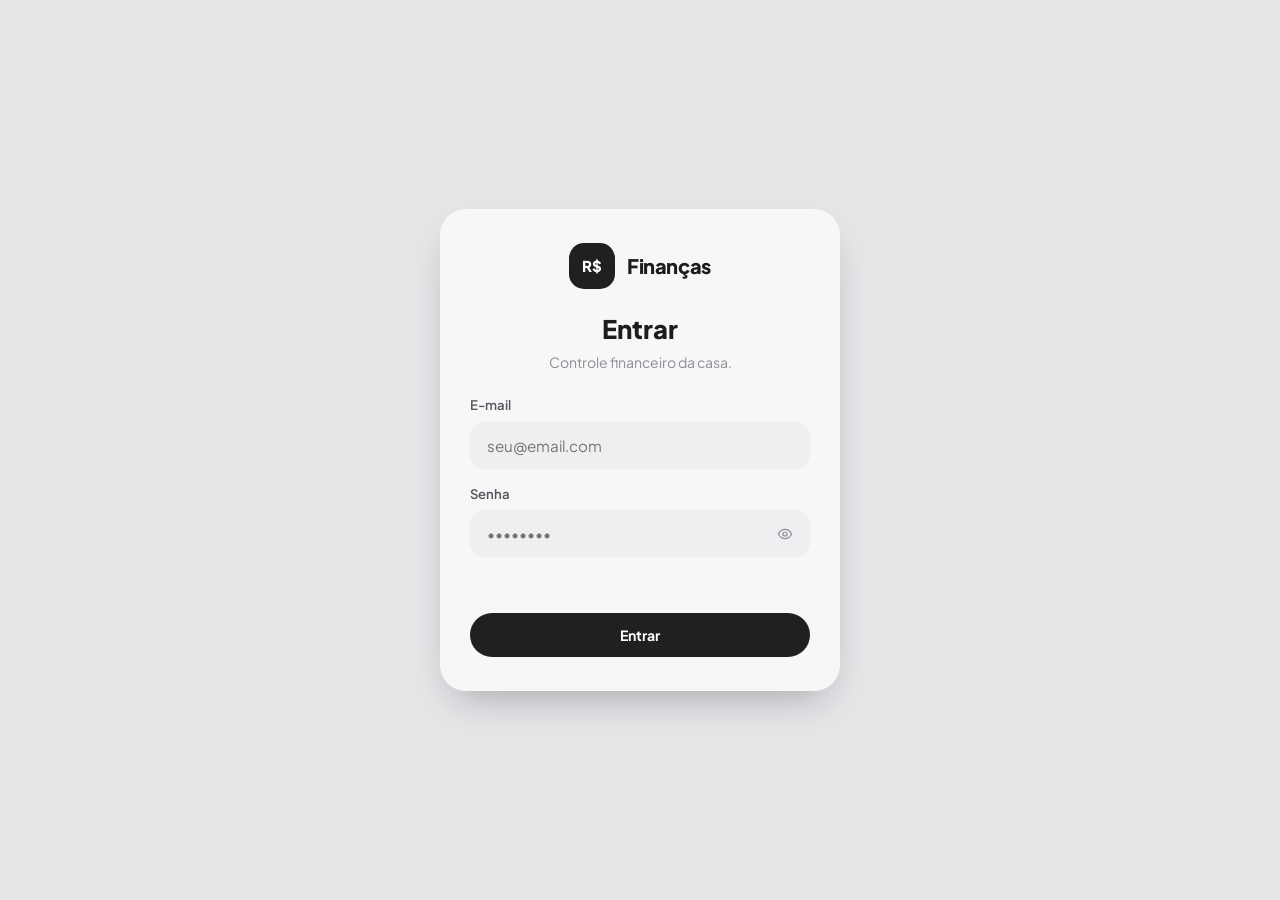
==== index.html @ 2aeaa0dd "Nova identidade visual: pílula escura, painéis arredondados, cartões desenhados Painel no estilo da " ====
<!DOCTYPE html>
<html lang="pt-BR">
<head>
<meta charset="UTF-8">
<meta name="viewport" content="width=device-width, initial-scale=1.0">
<meta name="theme-color" content="#e6e6e9">
<link rel="icon" href="favicon.svg" type="image/svg+xml">
<title>Painel | Finanças</title>
<script src="js/config.js?v=3"></script>
<script src="js/auth.js?v=3"></script>
<script>AUTH.requireAuth();</script>
<script src="js/theme.js?v=3"></script>
<link rel="stylesheet" href="css/app.css?v=3">
<script src="js/store.js?v=3"></script>
<script src="js/layout.js?v=3"></script>
</head>
<body>
<div class="app">
  <script>UI.sidebar('painel');</script>
  <main class="main">
    <script>UI.topbar(`Olá, <em>${UI.esc((STORE.dados.pessoas[0] || { nome: '' }).nome)}</em>`, { mes: true, pessoas: true, sub: 'Veja e controle suas finanças aqui!' });</script>

    <div class="aviso-vazio" id="avisoVazio" hidden>
      <div>
        <strong>Nenhum lançamento neste mês.</strong>
        <span>Comece pelas receitas e gastos — ou traga os dados da sua planilha em Configurações.</span>
      </div>
      <div class="aviso-acoes">
        <a class="btn btn-primary btn-sm" href="lancamentos.html?tipo=receita">Lançar receita</a>
        <a class="btn btn-outline btn-sm" href="configuracoes.html#importar">Importar planilha</a>
      </div>
    </div>

    <!-- Faixa 1: saldo · cartão · análise -->
    <section class="painel-grade">
      <div class="panel">
        <div class="panel-head"><h3>Saldo do mês</h3><a class="plain-link" href="lancamentos.html?tipo=variavel">Gastos</a></div>
        <div class="saldo-valor"><strong id="saldo">—</strong><span id="saldoSub">receitas − despesas</span></div>
        <div class="saldo-baixo">
          <div class="saldo-tendencia">
            <svg viewBox="0 0 70 26" id="sparkline" aria-hidden="true"></svg>
            <span class="variacao" id="variacao"></span>
            <span>comparado ao mês anterior</span>
          </div>
          <div class="pilulas" id="pilulasDespesas" aria-label="Despesas dos últimos meses"></div>
        </div>
      </div>

      <div class="panel cartao-destaque">
        <div class="panel-head"><h3>Cartões</h3><a class="plain-link" href="cartoes.html">Ver todos</a></div>
        <div class="cc-carrossel" id="carrossel"></div>
      </div>

      <div class="panel">
        <div class="panel-head"><h3>Análise do mês</h3></div>
        <div class="legenda-pontos" id="legendaMedidor"></div>
        <div class="medidor">
          <svg viewBox="0 0 220 122" id="medidor" aria-hidden="true"></svg>
          <div class="medidor-centro"><strong id="medidorValor">—</strong><span id="medidorRotulo">poupado</span></div>
        </div>
      </div>
    </section>

    <!-- Faixa 2: últimos lançamentos · despesas & receitas + reserva -->
    <section class="painel-grade-2">
      <div class="panel">
        <div class="panel-head"><h3>Últimos lançamentos</h3><a class="plain-link" href="lancamentos.html?tipo=variavel">Ver todos</a></div>
        <ul class="ultimos" id="ultimos"></ul>
      </div>
      <div class="coluna">
        <div class="panel">
          <div class="panel-head"><h3>Despesas &amp; receitas</h3><span class="panel-sub" id="drSub"></span></div>
          <div class="dr-numeros">
            <div><strong id="pctDespesas">—</strong><span>da renda foi gasta</span></div>
            <div><strong id="pctSobra">—</strong><span>sobrou</span></div>
          </div>
          <div class="dr-barras" id="drBarras"></div>
          <div class="barras" style="margin-top:18px" id="formas"></div>
        </div>
        <a class="card-escuro" href="reserva.html">
          <div class="card-escuro-texto">
            <svg class="icon"><use href="#i-diamante"/></svg>
            <div><strong id="reservaValor">Reserva</strong><span id="reservaSub"></span></div>
          </div>
          <span class="btn btn-claro btn-sm">Ver reserva</span>
        </a>
      </div>
    </section>

    <!-- Faixa 3: categorias · pessoas -->
    <section class="grid-2 grid-2-igual">
      <div class="panel">
        <div class="panel-head"><h3>Principais categorias</h3><span class="panel-sub" id="catSub"></span></div>
        <div class="barras" id="categorias"></div>
      </div>
      <div class="panel">
        <div class="panel-head"><h3>Receitas por pessoa</h3><a class="plain-link" href="lancamentos.html?tipo=receita">Ver receitas</a></div>
        <div class="barras" id="pessoas"></div>
      </div>
    </section>

    <section class="panel">
      <div class="panel-head">
        <h3 id="tituloAno">Receitas x despesas</h3>
        <div class="legenda-linha"><span><i style="background:var(--azul)"></i>Receitas</span><span><i style="background:var(--amarelo)"></i>Despesas</span></div>
      </div>
      <div class="ano-grafico" id="graficoAno"></div>
    </section>

    <section class="panel">
      <div class="panel-head"><h3 id="tituloResumo">Resumo anual</h3></div>
      <div class="resumo-grid" id="resumoAno"></div>
    </section>
  </main>
</div>
<script src="js/painel.js?v=3"></script>
</body>
</html>
---- css/app.css ----
/* Sistema Financeiro — identidade visual própria (referência "Fenco"): fundo cinza-claro,
   painéis claros bem arredondados, menu em pílula escura só com ícones, destaque azul-lavanda
   e amarelo-claro, gráficos em barras arredondadas. */
@import url('https://fonts.googleapis.com/css2?family=Plus+Jakarta+Sans:wght@400;500;600;700;800&display=swap');

:root{
  --bg:#e6e6e9;
  --painel:#f7f7f8;
  --painel-2:#efeff1;           /* blocos dentro de painéis, campos */
  --linha:#e2e2e6;
  --tinta:#1c1c1f;
  --tinta-2:#55555d;
  --suave:#8d8d96;
  --escuro:#202023;             /* pílula do menu, card escuro, botão principal */
  --escuro-tinta:#ffffff;
  --azul:#7f97d4;
  --azul-forte:#5d76bd;
  --azul-claro:#dfe5f6;
  --amarelo:#e7d88b;
  --amarelo-claro:#f5efd2;
  --rosa:#e7a3a3;
  --verde:#2f9e64;
  --verde-claro:#dcf2e6;
  --vermelho:#d65252;
  --vermelho-claro:#f8e1e1;
  --raio:26px;
  --raio-md:18px;
  --raio-sm:12px;
  --sombra:0 1px 2px rgba(20,20,30,.04), 0 10px 30px -18px rgba(20,20,30,.18);
  --sombra-alta:0 18px 40px -16px rgba(20,20,30,.35);
  color-scheme:light;
}
:root[data-theme="dark"]{
  --bg:#0f0f11;
  --painel:#1a1a1d;
  --painel-2:#232327;
  --linha:#2c2c31;
  --tinta:#f1f1f3;
  --tinta-2:#c3c3cb;
  --suave:#8e8e99;
  --escuro:#2a2a2f;
  --azul:#93a9e6;
  --azul-forte:#adbff0;
  --azul-claro:#262d42;
  --amarelo:#e3d27e;
  --amarelo-claro:#3a3624;
  --verde:#4fd18b;
  --verde-claro:#18352a;
  --vermelho:#ff7f7f;
  --vermelho-claro:#3b2022;
  --sombra:0 1px 2px rgba(0,0,0,.3), 0 10px 30px -18px rgba(0,0,0,.6);
  color-scheme:dark;
}

*{box-sizing:border-box;}
html,body{margin:0;padding:0;}
[hidden]{display:none !important;}
body{font-family:'Plus Jakarta Sans',system-ui,-apple-system,'Segoe UI',sans-serif;background:var(--bg);color:var(--tinta);font-size:15px;line-height:1.4;-webkit-font-smoothing:antialiased;}
h1,h2,h3,h4{margin:0;}
a{color:inherit;text-decoration:none;}
button{font-family:inherit;cursor:pointer;border:none;background:none;color:inherit;padding:0;}
input,select,textarea{font-family:inherit;font-size:.92rem;color:var(--tinta);}
ul,ol{margin:0;}
ul{list-style:none;padding:0;}
dl,dd{margin:0;}
.icon{width:20px;height:20px;flex-shrink:0;}
.icon-sm{width:16px;height:16px;flex-shrink:0;}
:focus-visible{outline:2.5px solid var(--azul-forte);outline-offset:2px;}

/* ================= ESTRUTURA ================= */
.cabecalho{
  position:sticky;top:0;z-index:30;display:flex;align-items:center;justify-content:space-between;gap:16px;
  padding:18px 28px 14px;background:var(--bg);
}
.marca{display:flex;align-items:center;gap:12px;}
.marca-logo{width:46px;height:46px;border-radius:15px;background:var(--escuro);color:#fff;display:flex;align-items:center;justify-content:center;flex-shrink:0;}
.marca-logo svg{width:24px;height:24px;}
.marca-texto{display:flex;flex-direction:column;line-height:1.15;}
.marca-texto small{font-size:.74rem;color:var(--suave);font-weight:500;}
.marca-texto strong{font-size:1.25rem;font-weight:800;letter-spacing:-.02em;}
.cabecalho-acoes{display:flex;align-items:center;gap:10px;}
.btn-redondo{width:44px;height:44px;border-radius:50%;border:1.5px solid var(--tinta);display:flex;align-items:center;justify-content:center;color:var(--tinta);transition:background .15s ease,color .15s ease;}
.btn-redondo:hover{background:var(--tinta);color:var(--bg);}
.avatar{width:46px;height:46px;border-radius:50%;background:var(--escuro);color:#fff;display:flex;align-items:center;justify-content:center;font-weight:800;font-size:1.05rem;flex-shrink:0;}

.app{display:grid;grid-template-columns:96px minmax(0,1fr);align-items:start;min-height:100vh;}
.cabecalho{grid-column:1/-1;}
/* Menu: pílula escura vertical, só ícones (nome aparece ao passar o mouse). */
.sidebar{position:sticky;top:84px;height:calc(100vh - 104px);width:96px;flex-shrink:0;display:flex;flex-direction:column;align-items:center;justify-content:space-between;padding:6px 0 0 28px;z-index:20;}
.pilula{background:var(--escuro);border-radius:999px;padding:8px;display:flex;flex-direction:column;gap:6px;box-shadow:var(--sombra-alta);}
.nav-link{position:relative;width:48px;height:48px;border-radius:50%;display:flex;align-items:center;justify-content:center;color:#b4b4bd;transition:background .15s ease,color .15s ease;}
.nav-link:hover{color:#fff;background:rgba(255,255,255,.08);}
.nav-link.active{background:#fff;color:#1c1c1f;}
.nav-link .icon{width:21px;height:21px;}
.nav-link .dica-nav{position:absolute;left:58px;top:50%;transform:translateY(-50%);background:var(--escuro);color:#fff;font-size:.78rem;font-weight:600;padding:6px 11px;border-radius:9px;white-space:nowrap;opacity:0;pointer-events:none;transition:opacity .15s ease;box-shadow:var(--sombra-alta);}
.nav-link:hover .dica-nav,.nav-link:focus-visible .dica-nav{opacity:1;}

.main{min-width:0;padding:6px 28px 60px 22px;}
.mais-grade{display:grid;grid-template-columns:repeat(3,1fr);gap:10px;}
.mais-item{display:flex;flex-direction:column;align-items:center;gap:8px;padding:16px 8px;border-radius:18px;background:var(--painel-2);font-size:.78rem;font-weight:700;text-align:center;}
.mais-item .icon{width:24px;height:24px;}
.mais-item.is-sair{color:var(--vermelho);background:var(--vermelho-claro);}

/* Título da página (com o seletor de mês à direita, no lugar da fileira de avatares da referência). */
.topbar{display:flex;align-items:center;justify-content:space-between;gap:16px;flex-wrap:wrap;margin-bottom:22px;}
.topbar-title h1{font-size:2.3rem;font-weight:800;letter-spacing:-.03em;line-height:1.1;}
.topbar-title h1 em{font-style:normal;color:var(--azul);}
.topbar-title p{margin:6px 0 0;color:var(--suave);font-size:.92rem;}
.topbar-actions{display:flex;align-items:center;gap:12px;flex-wrap:wrap;}

.mes-seletor{display:flex;align-items:center;gap:4px;background:var(--painel);border-radius:999px;padding:6px;box-shadow:var(--sombra);}
.mes-btn{width:40px;height:40px;border-radius:50%;display:flex;align-items:center;justify-content:center;color:var(--tinta-2);}
.mes-btn:hover{background:var(--painel-2);color:var(--tinta);}
.mes-atual{position:relative;min-width:140px;text-align:center;font-weight:700;font-size:.95rem;cursor:pointer;padding:0 6px;}
.mes-atual input{position:absolute;inset:0;opacity:0;cursor:pointer;width:100%;}

.pessoas-pilula{display:flex;align-items:center;gap:6px;background:var(--painel);border-radius:999px;padding:6px 8px;box-shadow:var(--sombra);}
.pessoa-bolha{width:40px;height:40px;border-radius:50%;display:flex;align-items:center;justify-content:center;font-weight:800;font-size:.9rem;color:#1c1c1f;border:2.5px solid var(--painel);}
.pessoa-bolha + .pessoa-bolha{margin-left:-14px;}

/* Barra inferior (celular) */
.nav-baixo{display:none;}

/* ================= PAINÉIS ================= */
.panel{background:var(--painel);border-radius:var(--raio);padding:24px;box-shadow:var(--sombra);min-width:0;}
.main > .panel,.main > section{margin-bottom:18px;}
.panel-head{display:flex;flex-wrap:wrap;align-items:center;justify-content:space-between;gap:10px;margin-bottom:18px;}
.panel-head h3{font-size:1.02rem;font-weight:700;}
.panel-sub{font-size:.78rem;color:var(--suave);font-weight:500;}
.plain-link{font-size:.8rem;color:var(--suave);font-weight:700;}
.plain-link:hover{color:var(--tinta);}
.grid-2{display:grid;grid-template-columns:1.5fr 1fr;gap:18px;}
.grid-2 > *{min-width:0;}
.grid-2-igual{grid-template-columns:1fr 1fr;}
.nota{font-size:.86rem;color:var(--tinta-2);margin:0 0 14px;line-height:1.55;}
.vazio-curto{font-size:.85rem;color:var(--suave);margin:4px 0;}
.vazio-curto a{color:var(--tinta);text-decoration:underline;}
.txt-verde{color:var(--verde);}
.txt-vermelho{color:var(--vermelho);}
.forte{font-weight:700;}
.sub-titulo{font-size:.76rem;font-weight:700;text-transform:uppercase;letter-spacing:.05em;color:var(--suave);margin:4px 0 10px;}
.botoes-linha{display:flex;flex-wrap:wrap;gap:10px;margin-top:10px;}
.empty-state{display:flex;flex-direction:column;align-items:center;justify-content:center;gap:14px;padding:56px 20px;color:var(--suave);text-align:center;font-size:.9rem;}
.empty-state .icon{width:40px;height:40px;color:var(--linha);}
.empty-state strong{color:var(--tinta);}

/* Cards de número (telas internas) */
.stat-grid{display:grid;grid-template-columns:repeat(4,1fr);gap:18px;margin-bottom:18px;}
.stat-card{background:var(--painel);border-radius:var(--raio);padding:22px;box-shadow:var(--sombra);display:flex;flex-direction:column;gap:14px;min-height:150px;color:inherit;}
.stat-card.is-accent{background:var(--escuro);color:#fff;}
.stat-card.is-accent .stat-label,.stat-card.is-accent .stat-sub{color:#a9a9b3;}
.stat-card.is-clickable{transition:transform .15s ease;}
.stat-card.is-clickable:hover{transform:translateY(-3px);}
.stat-icon{width:44px;height:44px;border-radius:50%;display:flex;align-items:center;justify-content:center;background:var(--painel-2);color:var(--tinta);}
.stat-card.is-accent .stat-icon{background:#fff;color:#1c1c1f;}
.stat-icon.is-blue{background:var(--azul-claro);color:var(--azul-forte);}
.stat-icon.is-green{background:var(--verde-claro);color:var(--verde);}
.stat-icon.is-red{background:var(--vermelho-claro);color:var(--vermelho);}
.stat-value{font-size:1.6rem;font-weight:800;letter-spacing:-.02em;}
.stat-label{font-size:.82rem;color:var(--suave);font-weight:500;}
.stat-sub{font-size:.74rem;color:var(--suave);font-weight:600;margin-top:2px;}
.stat-sub.is-ok{color:var(--verde);}
.stat-sub.is-pending{color:var(--vermelho);}

/* ================= BOTÕES E CAMPOS ================= */
.btn{display:inline-flex;align-items:center;justify-content:center;gap:8px;padding:12px 22px;border-radius:999px;font-weight:700;font-size:.88rem;transition:transform .15s ease,box-shadow .15s ease,background .15s ease;min-height:44px;}
.btn:hover{transform:translateY(-1px);}
.btn-primary,.btn-lime{background:var(--escuro);color:#fff;}
:root[data-theme="dark"] .btn-lime{background:var(--azul);color:#14161d;}
.btn-outline{background:var(--painel);color:var(--tinta);border:1.5px solid var(--linha);}
.btn-outline:hover{border-color:var(--tinta);}
.btn-danger{background:var(--vermelho-claro);color:var(--vermelho);}
.btn-claro{background:#fff;color:#1c1c1f;}
.btn-sm{padding:8px 16px;font-size:.8rem;min-height:38px;}
.btn:disabled{opacity:.5;cursor:not-allowed;transform:none;}
.link-btn{font-weight:700;text-decoration:underline;color:var(--tinta);}

.field{display:flex;flex-direction:column;gap:7px;font-size:.82rem;font-weight:600;color:var(--tinta-2);}
.field input,.field select,.field textarea{padding:13px 16px;border-radius:14px;border:1.5px solid transparent;background:var(--painel-2);font-size:.95rem;transition:border-color .15s ease,background .15s ease;}
.field input:focus,.field select:focus,.field textarea:focus{outline:none;border-color:var(--azul);background:var(--painel);}
.field-full{grid-column:1/-1;}
.field-hint{font-size:.74rem;color:var(--suave);font-weight:500;}
.form-grid{display:grid;grid-template-columns:1fr 1fr;gap:16px;}
.checkbox-field{display:flex;align-items:center;gap:10px;font-weight:600;font-size:.9rem;}
.checkbox-field input{width:18px;height:18px;accent-color:var(--azul-forte);}
.form-actions{display:flex;flex-wrap:wrap;align-items:center;justify-content:space-between;gap:10px;}
.form-actions-right{display:flex;flex-wrap:wrap;gap:10px;margin-left:auto;}
.password-field{position:relative;}
.password-field input{width:100%;padding-right:46px;}
.password-toggle{position:absolute;right:8px;top:50%;transform:translateY(-50%);width:34px;height:34px;border-radius:50%;display:flex;align-items:center;justify-content:center;color:var(--suave);}

.scope-toggle{display:inline-flex;background:var(--painel);border-radius:999px;padding:4px;gap:2px;box-shadow:var(--sombra);}
.scope-btn{padding:9px 18px;border-radius:999px;font-size:.82rem;font-weight:700;color:var(--suave);}
.scope-btn.active{background:var(--escuro);color:#fff;}

/* ================= COMPONENTES DO PAINEL ================= */
.painel-grade{display:grid;grid-template-columns:1.25fr 1fr 1fr;gap:18px;margin-bottom:18px;}
.painel-grade-2{display:grid;grid-template-columns:1.25fr 1fr;gap:18px;margin-bottom:18px;}
.painel-grade > *,.painel-grade-2 > *{min-width:0;}
.painel-grade > .panel{display:flex;flex-direction:column;}
.painel-grade .saldo-baixo{margin-top:auto;}
.painel-grade .medidor{margin-top:auto;}
.coluna{display:flex;flex-direction:column;gap:18px;min-width:0;}

.saldo-valor{display:flex;align-items:baseline;gap:10px;flex-wrap:wrap;margin:-4px 0 16px;}
.saldo-valor strong{font-size:2.3rem;font-weight:800;letter-spacing:-.03em;line-height:1;}
.saldo-valor span{font-size:.78rem;color:var(--suave);}
.saldo-baixo{display:flex;align-items:flex-end;justify-content:space-between;gap:16px;}
.saldo-tendencia{display:flex;flex-direction:column;gap:6px;font-size:.76rem;color:var(--suave);max-width:140px;}
.saldo-tendencia svg{width:70px;height:26px;color:var(--tinta-2);}
.variacao{display:inline-flex;align-items:center;gap:6px;font-weight:700;color:var(--tinta);font-size:.8rem;}
.variacao i{width:22px;height:22px;border-radius:50%;border:1.5px solid currentColor;display:inline-flex;align-items:center;justify-content:center;font-style:normal;font-size:.72rem;}
.variacao.is-baixa{color:var(--vermelho);}
.variacao.is-alta{color:var(--verde);}

/* Barras arredondadas (pílulas) */
.pilulas{display:flex;align-items:flex-end;gap:9px;height:96px;}
.pilula-col{display:flex;flex-direction:column;align-items:center;gap:6px;flex:1;min-width:22px;height:100%;justify-content:flex-end;cursor:default;}
.pilula-barra{width:100%;max-width:24px;border-radius:999px;background:var(--azul);opacity:.55;min-height:8px;transition:height .4s ease;}
.pilula-col.is-atual .pilula-barra{opacity:1;background:var(--azul-forte);}
.pilula-col span{font-size:.68rem;color:var(--suave);font-weight:600;}

/* Gráfico do ano: par de pílulas por mês */
.ano-grafico{display:flex;align-items:flex-end;gap:10px;height:220px;padding-top:10px;}
.ano-mes{flex:1;display:flex;flex-direction:column;align-items:center;gap:8px;height:100%;justify-content:flex-end;min-width:0;cursor:pointer;border-radius:14px;padding:6px 0;}
.ano-mes:hover{background:var(--painel-2);}
.ano-mes.is-atual{background:var(--painel-2);}
.ano-par{display:flex;align-items:flex-end;gap:4px;height:100%;width:100%;justify-content:center;}
.ano-par i{display:block;width:40%;max-width:16px;border-radius:999px;min-height:6px;}
.ano-par i.r{background:var(--azul);}
.ano-par i.d{background:var(--amarelo);}
.ano-mes span{font-size:.7rem;color:var(--suave);font-weight:600;}
.legenda-linha{display:flex;gap:16px;flex-wrap:wrap;font-size:.78rem;color:var(--tinta-2);font-weight:600;}
.legenda-linha i{display:inline-block;width:10px;height:10px;border-radius:50%;margin-right:6px;vertical-align:-1px;}

/* Medidor meia-lua */
.medidor{position:relative;width:100%;max-width:230px;margin:6px auto 0;}
.medidor svg{width:100%;display:block;}
.medidor-centro{position:absolute;left:0;right:0;bottom:2px;text-align:center;}
.medidor-centro strong{display:block;font-size:2rem;font-weight:800;letter-spacing:-.03em;line-height:1;}
.medidor-centro span{font-size:.76rem;color:var(--suave);}
.legenda-pontos{display:flex;flex-direction:column;gap:5px;font-size:.78rem;color:var(--tinta-2);margin-bottom:6px;}
.legenda-pontos i{display:inline-block;width:8px;height:8px;border-radius:50%;margin-right:8px;}

/* Últimos lançamentos */
.ultimos li{display:flex;align-items:center;gap:14px;padding:11px 0;}
.ultimos li + li{border-top:1px solid var(--linha);}
.ultimo-icone{width:44px;height:44px;border-radius:50%;background:var(--painel-2);display:flex;align-items:center;justify-content:center;font-size:1.15rem;flex-shrink:0;}
.ultimo-info{flex:1;min-width:0;display:flex;flex-direction:column;gap:2px;}
.ultimo-info strong{font-size:.95rem;font-weight:700;overflow:hidden;text-overflow:ellipsis;white-space:nowrap;}
.ultimo-info span{font-size:.75rem;color:var(--suave);}
.ultimo-valor{font-weight:800;font-size:1rem;white-space:nowrap;}
.ultimo-valor.is-receita{color:var(--verde);}

/* Despesas & receitas (percentuais + barras) */
.dr-numeros{display:flex;justify-content:space-between;gap:10px;margin-bottom:14px;}
.dr-numeros strong{display:block;font-size:2.1rem;font-weight:800;letter-spacing:-.03em;line-height:1.05;}
.dr-numeros span{font-size:.76rem;color:var(--suave);}
.dr-numeros > div:last-child{text-align:right;}
.dr-barras{display:flex;gap:8px;height:20px;}
.dr-barras i{display:block;border-radius:999px;min-width:14px;}

/* Card escuro (reserva) */
.card-escuro{background:var(--escuro);color:#fff;border-radius:var(--raio);padding:20px 22px;display:flex;align-items:center;justify-content:space-between;gap:14px;box-shadow:var(--sombra-alta);}
.card-escuro-texto{display:flex;gap:14px;align-items:center;min-width:0;}
.card-escuro-texto svg{width:26px;height:26px;flex-shrink:0;}
.card-escuro strong{display:block;font-size:1.02rem;}
.card-escuro span{font-size:.76rem;color:#a9a9b3;}

/* Listas com barras (categorias, pessoas, formas) */
.barras{display:flex;flex-direction:column;gap:16px;}
.barra-topo{display:flex;align-items:center;justify-content:space-between;gap:10px;font-size:.9rem;margin-bottom:8px;}
.barra-topo span{display:flex;align-items:center;gap:9px;min-width:0;}
.barra-topo strong{white-space:nowrap;}
.barra-item.is-simples .barra-topo{margin-bottom:0;padding-top:12px;border-top:1px solid var(--linha);}
.barra-trilho{height:12px;border-radius:999px;background:var(--painel-2);overflow:hidden;}
.barra-trilho.is-escuro{background:rgba(255,255,255,.22);height:8px;}
.barra-cheia{height:100%;border-radius:999px;background:var(--azul);transition:width .4s ease;}
.barra-trilho.is-escuro .barra-cheia{background:#fff;}
.barra-cheia.is-verde{background:var(--amarelo);}
.barra-cheia.is-alerta{background:var(--vermelho) !important;}
.barra-rodape{font-size:.74rem;color:var(--suave);margin-top:6px;}
.mini-avatar{width:28px;height:28px;border-radius:50%;background:var(--azul-claro);color:var(--azul-forte);display:inline-flex;align-items:center;justify-content:center;font-size:.74rem;font-weight:800;flex-shrink:0;}
.total-linha{display:flex;justify-content:space-between;font-weight:700;padding:12px 16px;background:var(--painel-2);border-radius:14px;font-size:.92rem;}

.resumo-grid{display:grid;grid-template-columns:repeat(auto-fill,minmax(190px,1fr));gap:10px;}
.resumo-item{display:flex;flex-direction:column;gap:4px;background:var(--painel-2);border-radius:var(--raio-md);padding:15px 18px;}
.resumo-item span{font-size:.76rem;color:var(--suave);font-weight:600;}
.resumo-item strong{font-size:1.15rem;font-weight:800;}
.resumo-item.is-verde strong{color:var(--verde);}
.resumo-item.is-vermelho strong{color:var(--vermelho);}
.resumo-item.is-destaque{background:var(--escuro);}
.resumo-item.is-destaque span{color:#a9a9b3;}
.resumo-item.is-destaque strong{color:#fff;}

.aviso-vazio{display:flex;flex-wrap:wrap;align-items:center;justify-content:space-between;gap:12px 20px;background:var(--painel);border:1.5px dashed var(--linha);border-radius:var(--raio);padding:18px 22px;margin-bottom:18px;}
.aviso-vazio strong{display:block;font-size:.95rem;}
.aviso-vazio span{font-size:.84rem;color:var(--suave);}
.aviso-acoes{display:flex;gap:8px;flex-wrap:wrap;}
.aviso-inline{background:var(--amarelo-claro);color:var(--tinta);border-radius:14px;padding:12px 16px;font-size:.84rem;}
.aviso-ok{background:var(--verde-claro);color:var(--verde);border-radius:14px;padding:13px 16px;font-weight:700;font-size:.9rem;}
.aviso-ok a{text-decoration:underline;}

/* ================= CARTÕES (desenho de cartão de verdade) ================= */
.cc{position:relative;aspect-ratio:1.586;width:100%;border-radius:22px;padding:7% 7.5%;display:flex;flex-direction:column;justify-content:space-between;overflow:hidden;color:#fff;isolation:isolate;box-shadow:0 18px 30px -18px rgba(20,20,40,.55);font-family:'Plus Jakarta Sans',sans-serif;container-type:inline-size;}
.cc::before,.cc::after{content:'';position:absolute;border-radius:50%;z-index:-1;}
.cc-topo,.cc-base{display:flex;align-items:flex-start;justify-content:space-between;gap:8px;}
.cc-base{align-items:flex-end;}
.cc-emissor{font-size:6.2cqw;font-weight:800;letter-spacing:-.02em;line-height:1;}
.cc-emissor small{display:block;font-size:3.2cqw;font-weight:600;letter-spacing:.02em;opacity:.85;margin-top:3px;}
.cc-tag{font-size:3cqw;font-weight:700;letter-spacing:.12em;text-transform:uppercase;opacity:.9;}
.cc-chip{width:13cqw;height:10cqw;border-radius:2.2cqw;background:linear-gradient(135deg,#f4dc8a 0%,#d9b450 45%,#f3d983 55%,#c79c33 100%);position:relative;margin-top:2cqw;}
.cc-chip::after{content:'';position:absolute;inset:22% 30%;border:1px solid rgba(110,80,10,.45);border-radius:2px;}
.cc-numero{font-size:5.4cqw;letter-spacing:.14em;font-weight:600;word-spacing:.4em;opacity:.95;font-variant-numeric:tabular-nums;}
.cc-info{display:flex;flex-direction:column;gap:1.5cqw;min-width:0;}
.cc-info small{font-size:3cqw;opacity:.75;font-weight:600;}
.cc-info strong{font-size:4.6cqw;font-weight:700;white-space:nowrap;overflow:hidden;text-overflow:ellipsis;}
.cc-bandeira{flex-shrink:0;display:flex;align-items:center;}
.cc-master{display:flex;}
.cc-master i{width:9cqw;height:9cqw;border-radius:50%;display:block;}
.cc-master i:first-child{background:#eb001b;}
.cc-master i:last-child{background:#f79e1b;margin-left:-3.6cqw;opacity:.92;}
.cc-visa{font-size:8cqw;font-weight:800;font-style:italic;letter-spacing:-.03em;line-height:1;}
.cc-elo{font-size:6.5cqw;font-weight:800;letter-spacing:-.02em;}

/* Nubank — roxo */
.cc-nubank{background:linear-gradient(135deg,#9a24e4 0%,#820ad1 45%,#5f0597 100%);}
.cc-nubank::before{width:90%;height:150%;right:-45%;top:-30%;background:rgba(255,255,255,.07);}
.cc-nubank .cc-emissor{font-size:9.5cqw;letter-spacing:-.05em;font-weight:800;}
/* Ourocard — amarelo do Banco do Brasil com azul */
.cc-ourocard{background:linear-gradient(135deg,#ffe94a 0%,#f8d81c 50%,#e9c100 100%);color:#2a3a8f;}
.cc-ourocard::before{width:80%;height:140%;left:-30%;bottom:-70%;background:rgba(70,94,255,.12);}
.cc-ourocard::after{width:40%;height:65%;right:-12%;top:-20%;background:rgba(255,255,255,.35);}
.cc-ourocard .cc-visa{color:#1a2a7a;}
/* Smiles Gold — dourado metálico com laranja Smiles */
.cc-smiles{background:linear-gradient(130deg,#b8862c 0%,#e7c46f 30%,#f6e2a3 48%,#d4a74c 66%,#9e7020 100%);color:#3a2a08;}
.cc-smiles::before{width:120%;height:60%;left:-10%;top:30%;background:rgba(255,255,255,.18);transform:rotate(-12deg);border-radius:40%;}
.cc-smiles .cc-emissor{color:#ff6a00;font-size:8.5cqw;text-transform:lowercase;letter-spacing:-.04em;}
.cc-smiles .cc-emissor small{color:#5a420f;text-transform:none;}
.cc-smiles .cc-tag{color:#4a3408;}
/* Azul (padrão da referência) */
.cc-azul{background:linear-gradient(135deg,#9db1e4 0%,#7f97d4 55%,#6a83c5 100%);}
.cc-azul::before{width:95%;height:150%;right:-40%;top:-40%;background:rgba(255,255,255,.14);}
.cc-azul::after{width:70%;height:110%;right:-25%;top:25%;background:rgba(255,255,255,.1);}
/* Grafite */
.cc-grafite{background:linear-gradient(135deg,#3a3a40 0%,#202023 100%);}
.cc-grafite::before{width:90%;height:150%;right:-45%;top:-30%;background:rgba(255,255,255,.06);}

.cc-carrossel{display:flex;flex-direction:column;gap:12px;height:100%;}
.cc-carrossel .cc{flex:0 0 auto;}
.cc-pontos{display:flex;justify-content:center;gap:6px;}
.cc-pontos button{width:8px;height:8px;border-radius:999px;background:var(--linha);transition:width .2s ease,background .2s ease;}
.cc-pontos button.ativo{width:22px;background:var(--tinta);}

.cartoes-grid,.metas-grid{display:grid;grid-template-columns:repeat(auto-fill,minmax(310px,1fr));gap:18px;margin-bottom:18px;}
.cartoes-vazio{grid-column:1/-1;}
.cartao-card{background:var(--painel);border-radius:var(--raio);box-shadow:var(--sombra);padding:14px 14px 18px;display:flex;flex-direction:column;gap:16px;}
.cartao-uso{padding:0 6px;display:flex;flex-direction:column;gap:7px;}
.cartao-uso-topo{display:flex;justify-content:space-between;font-size:.8rem;color:var(--suave);font-weight:600;}
.cartao-detalhe{padding:0 6px;display:flex;flex-direction:column;gap:9px;}
.cartao-detalhe div,.meta-numeros div{display:flex;justify-content:space-between;gap:10px;font-size:.86rem;}
.cartao-detalhe dt,.meta-numeros dt{color:var(--suave);}
.cartao-detalhe dd,.meta-numeros dd{font-weight:700;}
.cartao-acoes{display:flex;flex-wrap:wrap;gap:8px;padding:0 6px;}
.estilos-cartao{display:grid;grid-template-columns:repeat(auto-fill,minmax(96px,1fr));gap:10px;}
.estilo-opcao{border:2px solid transparent;border-radius:16px;padding:4px;cursor:pointer;display:flex;flex-direction:column;gap:5px;font-size:.72rem;font-weight:700;text-align:center;color:var(--tinta-2);}
.estilo-opcao input{position:absolute;opacity:0;pointer-events:none;}
.estilo-opcao .cc{border-radius:10px;padding:8%;box-shadow:none;}
.estilo-opcao:has(input:checked){border-color:var(--azul-forte);color:var(--tinta);}

/* ================= LANÇAMENTOS ================= */
.lanc-topo{display:flex;flex-wrap:wrap;align-items:flex-end;justify-content:space-between;gap:16px;margin-bottom:18px;}
.lanc-total{display:flex;flex-direction:column;gap:3px;}
.lanc-total-rotulo{font-size:.82rem;color:var(--suave);font-weight:600;}
.lanc-total strong{font-size:2.2rem;font-weight:800;letter-spacing:-.03em;line-height:1.1;}
.lanc-total-sub{font-size:.8rem;color:var(--suave);}
.lanc-acoes{display:flex;flex-wrap:wrap;align-items:center;gap:10px;}
.grupo{padding:20px 20px 8px;}
.grupo + .grupo{margin-top:14px;}
.grupo-head{display:flex;align-items:center;gap:13px;margin-bottom:6px;}
.grupo-icone{width:46px;height:46px;border-radius:50%;background:var(--painel-2);display:flex;align-items:center;justify-content:center;font-size:1.2rem;flex-shrink:0;}
.grupo-icone.is-avatar{background:var(--azul-claro);color:var(--azul-forte);font-size:.95rem;font-weight:800;}
.grupo-nome{flex:1;min-width:0;display:flex;flex-direction:column;}
.grupo-nome strong{font-size:1rem;}
.grupo-nome span{font-size:.75rem;color:var(--suave);}
.grupo-total{font-size:1.15rem;font-weight:800;white-space:nowrap;}
.lanc-lista li + li{border-top:1px solid var(--linha);}
.lanc-item{width:100%;display:flex;align-items:center;gap:12px;padding:12px 6px;text-align:left;border-radius:14px;min-height:58px;}
.lanc-item:hover{background:var(--painel-2);}
.lanc-desc{flex:1;min-width:0;display:flex;flex-direction:column;gap:2px;}
.lanc-desc strong{font-size:.92rem;font-weight:600;overflow:hidden;text-overflow:ellipsis;white-space:nowrap;}
.lanc-desc span{font-size:.75rem;color:var(--suave);}
.lanc-valor{font-weight:800;white-space:nowrap;font-variant-numeric:tabular-nums;}
.lanc-editar{color:var(--linha);}
.lanc-item:hover .lanc-editar{color:var(--tinta-2);}

/* ================= TABELAS ================= */
.report-table-wrap{overflow-x:auto;-webkit-overflow-scrolling:touch;}
.report-table{width:100%;border-collapse:collapse;font-size:.86rem;}
.report-table th{text-align:left;padding:10px 12px;color:var(--suave);font-weight:700;font-size:.72rem;text-transform:uppercase;letter-spacing:.04em;border-bottom:1.5px solid var(--linha);white-space:nowrap;}
.report-table td{padding:12px;border-bottom:1px solid var(--linha);}
.report-table tbody tr:last-child td{border-bottom:none;}
.report-table tfoot td{font-weight:800;border-top:1.5px solid var(--linha);}
.report-table .num{text-align:right;font-variant-numeric:tabular-nums;}
.report-empty{text-align:center;color:var(--suave);padding:30px 14px !important;}
.tabela-ano{min-width:980px;}
.tabela-ano th,.tabela-ano td{padding:11px 9px;white-space:nowrap;}
.tabela-ano td.num{color:var(--suave);}
.tabela-ano td.tem-valor,.tabela-ano td.forte{color:var(--tinta);}
.tabela-ano td[data-mes]{cursor:pointer;border-radius:8px;}
.tabela-ano td[data-mes]:hover{background:var(--azul-claro);}
.col-nome{font-weight:700;position:sticky;left:0;background:var(--painel);z-index:1;}
.tabela-reserva{min-width:560px;}
.tabela-reserva tr.is-projecao td{color:var(--suave);}
.tabela-reserva tr.is-atual td{background:var(--azul-claro);}
.tag{display:inline-block;font-size:.62rem;font-weight:800;text-transform:uppercase;letter-spacing:.04em;background:var(--painel-2);color:var(--suave);padding:3px 8px;border-radius:999px;margin-left:6px;vertical-align:middle;}
.input-tabela{width:116px;text-align:right;padding:9px 12px;border-radius:12px;border:1.5px solid transparent;background:var(--painel-2);font-variant-numeric:tabular-nums;}
.input-tabela:focus{outline:none;border-color:var(--azul);background:var(--painel);}

/* ================= OUTRAS TELAS ================= */
.meta-card{display:flex;flex-direction:column;gap:14px;}
.meta-numeros{display:grid;grid-template-columns:1fr 1fr;gap:9px 20px;}
.form-linha{margin-bottom:16px;}
.progresso-meta{display:flex;flex-direction:column;gap:7px;font-size:.82rem;color:var(--suave);font-weight:600;}
.progresso-meta .barra-trilho{height:16px;}
.calc{margin-bottom:16px;}
.calc-resultado{background:var(--escuro);color:#fff;border-radius:var(--raio-md);padding:20px 22px;display:flex;flex-direction:column;gap:4px;}
.calc-resultado span{font-size:.8rem;color:#a9a9b3;font-weight:600;}
.calc-resultado strong{font-size:1.8rem;font-weight:800;color:var(--amarelo);}
.calc-resultado small{font-size:.78rem;color:#cfcfd6;}
.dicas{padding-left:20px;display:flex;flex-direction:column;gap:12px;font-size:.9rem;line-height:1.6;color:var(--tinta-2);}
.dicas strong{color:var(--tinta);}
.arquivo-btn{cursor:pointer;}
.previa{margin-top:16px;display:flex;flex-direction:column;gap:12px;}
.previa .report-table{min-width:520px;}
.lista-edit{display:flex;flex-direction:column;gap:8px;margin-bottom:12px;}
.lista-edit li{display:flex;align-items:center;gap:8px;}
.lista-edit input:not(.input-emoji),.linha-add input:not(.input-emoji),.linha-add select{flex:1;min-width:0;padding:11px 14px;border-radius:12px;border:1.5px solid transparent;background:var(--painel-2);}
.lista-edit input:focus,.linha-add input:focus,.linha-add select:focus{outline:none;border-color:var(--azul);background:var(--painel);}
.input-emoji{width:48px;flex:0 0 48px;text-align:center;padding:10px 4px;border-radius:12px;border:1.5px solid transparent;background:var(--painel-2);font-size:1.05rem;}
.uso{font-size:.72rem;color:var(--suave);min-width:22px;text-align:right;}
.icon-btn-mini{width:36px;height:36px;border-radius:50%;color:var(--suave);font-weight:700;}
.icon-btn-mini:hover{background:var(--painel-2);color:var(--tinta);}
.icon-remove{width:36px;height:36px;border-radius:50%;display:inline-flex;align-items:center;justify-content:center;color:var(--suave);vertical-align:middle;}
.icon-remove:hover{background:var(--vermelho-claro);color:var(--vermelho);}
.linha-add{display:flex;gap:8px;flex-wrap:wrap;}
.linha-add select{flex:0 0 auto;}
.linha-tema{margin-top:18px;}
.zona-perigo{border:1.5px solid var(--vermelho-claro);}

/* ================= JANELA, AVISO, BOTÃO FLUTUANTE ================= */
.modal-overlay{position:fixed;inset:0;background:rgba(15,15,20,.45);display:none;align-items:center;justify-content:center;z-index:400;padding:20px;backdrop-filter:blur(2px);}
.modal-overlay.open{display:flex;}
.modal-card{position:relative;background:var(--painel);border-radius:var(--raio);padding:26px;max-width:560px;width:100%;max-height:90vh;overflow-y:auto;box-shadow:var(--sombra-alta);}
.modal-card.is-wide{max-width:820px;}
.modal-head{margin-bottom:18px;}
.modal-head h3{font-size:1.15rem;padding-right:40px;}
.notif-popup-close{position:absolute;top:18px;right:18px;width:38px;height:38px;border-radius:50%;display:flex;align-items:center;justify-content:center;color:var(--suave);font-size:1.3rem;background:var(--painel-2);}
.notif-popup-close:hover{color:var(--tinta);}
.modal-row{display:flex;align-items:center;justify-content:space-between;gap:10px;padding:12px 0;border-bottom:1px solid var(--linha);font-size:.9rem;}
.modal-row:last-child{border-bottom:none;}
.modal-row-info{display:flex;flex-direction:column;gap:2px;min-width:0;}
.modal-row-info span{font-size:.76rem;color:var(--suave);}
.modal-row-value{font-weight:700;white-space:nowrap;}
.modal-total-row{display:flex;align-items:center;justify-content:space-between;font-weight:800;padding:12px 16px;background:var(--painel-2);border-radius:14px;margin-top:8px;gap:12px;}
.form-lanc{display:flex;flex-direction:column;gap:16px;}
.campo-valor input{font-size:1.7rem !important;font-weight:800;padding:15px 18px !important;letter-spacing:-.02em;}
.toast{position:fixed;bottom:28px;left:50%;transform:translateX(-50%) translateY(20px);background:var(--escuro);color:#fff;padding:13px 22px;border-radius:999px;font-size:.86rem;font-weight:600;opacity:0;pointer-events:none;transition:opacity .25s ease,transform .25s ease;z-index:500;box-shadow:var(--sombra-alta);max-width:calc(100vw - 32px);text-align:center;}
.toast.show{opacity:1;transform:translateX(-50%) translateY(0);}
.fab{display:none;position:fixed;right:18px;width:58px;height:58px;border-radius:50%;background:var(--azul-forte);color:#fff;box-shadow:0 12px 26px -8px rgba(60,80,150,.6);align-items:center;justify-content:center;z-index:41;}
.fab .icon{width:26px;height:26px;}

/* ================= LOGIN ================= */
.auth-page{min-height:100vh;display:flex;align-items:center;justify-content:center;padding:20px;}
.auth-card{width:100%;max-width:400px;background:var(--painel);border-radius:var(--raio);padding:34px 30px;box-shadow:var(--sombra-alta);}
.auth-card .brand{display:flex;align-items:center;gap:12px;justify-content:center;margin-bottom:22px;}
.brand-mark{width:46px;height:46px;border-radius:15px;background:var(--escuro);color:#fff;display:flex;align-items:center;justify-content:center;font-weight:800;}
.brand-name{font-size:1.25rem;font-weight:800;letter-spacing:-.02em;}
.auth-card h1{font-size:1.6rem;text-align:center;margin:0 0 6px;font-weight:800;}
.auth-card p.auth-sub{font-size:.88rem;color:var(--suave);text-align:center;margin:0 0 24px;}
.auth-form{display:flex;flex-direction:column;gap:16px;}
.auth-submit{width:100%;margin-top:6px;}
.auth-msg{font-size:.84rem;text-align:center;min-height:18px;color:var(--vermelho);font-weight:600;margin:0;}

/* ================= RESPONSIVO ================= */
@media (max-width:1200px){
  .painel-grade{grid-template-columns:1fr 1fr;}
  .painel-grade > .cartao-destaque{grid-column:auto;}
}
@media (max-width:1080px){
  .stat-grid{grid-template-columns:repeat(2,1fr);}
  .grid-2,.painel-grade-2{grid-template-columns:1fr;}
}
@media (max-width:860px){
  .grid-2-igual,.painel-grade{grid-template-columns:1fr;}
  .app{grid-template-columns:minmax(0,1fr);}
  .sidebar{display:none;}
  .main{padding:4px 16px 120px;}
  .cabecalho{padding:14px 16px 10px;}
  .cabecalho .btn-redondo.so-desktop{display:none;}
  /* Celular: menu vira uma pílula escura flutuando embaixo. */
  .nav-baixo{display:flex;position:fixed;left:50%;transform:translateX(-50%);bottom:calc(14px + env(safe-area-inset-bottom,0px));z-index:40;background:var(--escuro);border-radius:999px;padding:7px;gap:4px;box-shadow:var(--sombra-alta);}
  .nav-baixo .nav-link{width:50px;height:50px;}
  .nav-baixo .dica-nav{display:none;}
  .fab{display:flex;bottom:calc(88px + env(safe-area-inset-bottom,0px));}
  .lanc-acoes #btnNovo{display:none;}
  .form-grid{grid-template-columns:1fr;}
}
@media (max-width:640px){
  .topbar-title h1{font-size:1.75rem;}
  .topbar-actions,.mes-seletor{width:100%;}
  .mes-seletor{justify-content:space-between;}
  .stat-grid{gap:12px;}
  .stat-card{padding:16px;min-height:auto;gap:10px;}
  .stat-value{font-size:1.1rem;}
  .panel{padding:18px;border-radius:22px;}
  .saldo-valor strong{font-size:1.9rem;}
  .lanc-total strong{font-size:1.8rem;}
  .lanc-acoes{width:100%;}
  .meta-numeros{grid-template-columns:1fr;}
  .cartoes-grid,.metas-grid{grid-template-columns:1fr;}
  .form-actions-right{width:100%;margin-left:0;}
  .form-actions-right .btn,.form-actions > .btn{width:100%;}
  .modal-overlay{align-items:flex-end;padding:0;}
  .modal-card{max-width:none;border-radius:26px 26px 0 0;max-height:92vh;padding:22px 18px calc(22px + env(safe-area-inset-bottom,0px));}
  .resumo-grid{grid-template-columns:1fr 1fr;}
  .resumo-item strong{font-size:1rem;}
  .ano-grafico{gap:4px;height:180px;}
  .pessoas-pilula{display:none;}
  .marca-texto small{display:none;}
}
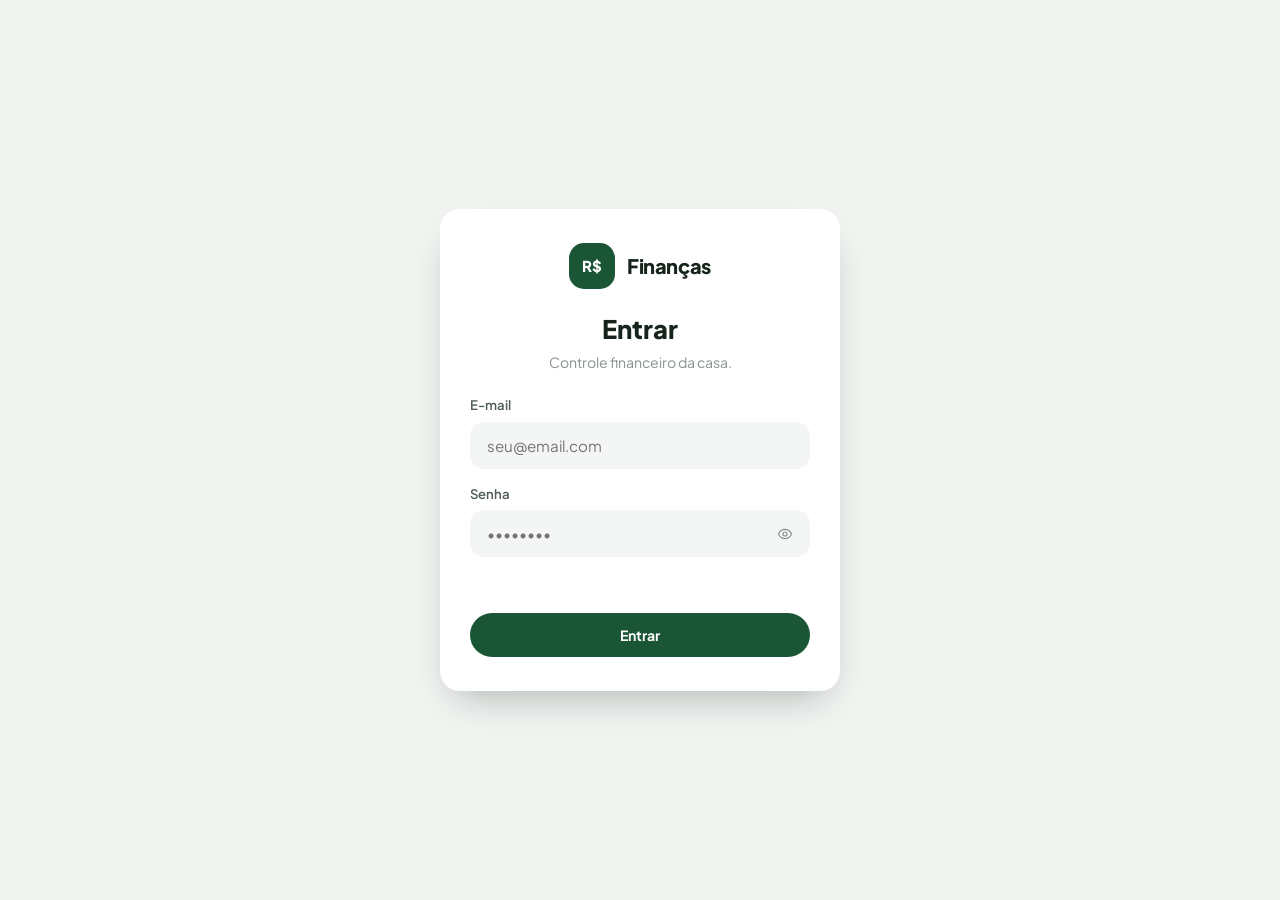
==== commit 08e0920d: "Novo layout (verde, menu lateral com grupos) e datas de fatura nas configurações - Visão geral: sald" ====
--- a/index.html
+++ b/index.html
@@ -2,23 +2,35 @@
 <html lang="pt-BR">
 <head>
 <meta charset="UTF-8">
-<meta name="viewport" content="width=device-width, initial-scale=1.0">
-<meta name="theme-color" content="#e6e6e9">
+<meta name="viewport" content="width=device-width, initial-scale=1.0, viewport-fit=cover">
+<meta name="theme-color" content="#16472e">
 <link rel="icon" href="favicon.svg" type="image/svg+xml">
-<title>Painel | Finanças</title>
-<script src="js/config.js?v=3"></script>
-<script src="js/auth.js?v=3"></script>
+<link rel="manifest" href="manifest.webmanifest">
+<link rel="apple-touch-icon" href="icones/icone-180.png">
+<meta name="apple-mobile-web-app-capable" content="yes">
+<meta name="mobile-web-app-capable" content="yes">
+<meta name="apple-mobile-web-app-title" content="Finanças">
+<meta name="apple-mobile-web-app-status-bar-style" content="default">
+<title>Visão geral | Finanças</title>
+<script src="js/config.js?v=11"></script>
+<script src="js/auth.js?v=11"></script>
 <script>AUTH.requireAuth();</script>
-<script src="js/theme.js?v=3"></script>
-<link rel="stylesheet" href="css/app.css?v=3">
-<script src="js/store.js?v=3"></script>
-<script src="js/layout.js?v=3"></script>
+<script src="js/theme.js?v=11"></script>
+<script src="js/pwa.js?v=11"></script>
+<link rel="stylesheet" href="css/app.css?v=11">
+<script src="js/store.js?v=11"></script>
+<script src="js/layout.js?v=11"></script>
 </head>
 <body>
 <div class="app">
   <script>UI.sidebar('painel');</script>
   <main class="main">
-    <script>UI.topbar(`Olá, <em>${UI.esc((STORE.dados.pessoas[0] || { nome: '' }).nome)}</em>`, { mes: true, pessoas: true, sub: 'Veja e controle suas finanças aqui!' });</script>
+    <script>UI.topbar('Visão geral', { mes: true, sub: 'Veja e controle suas finanças aqui!' });</script>
+
+    <div class="aviso-vazio aviso-ano" id="avisoAno" hidden>
+      <div><strong id="avisoAnoTitulo"></strong><span>Salve o arquivo do ano e comece o ano novo zerado — cartões, metas e reserva continuam.</span></div>
+      <div class="aviso-acoes"><a class="btn btn-primary btn-sm" href="configuracoes.html#fechar" id="avisoAnoBtn">Fechar o ano</a></div>
+    </div>
 
     <div class="aviso-vazio" id="avisoVazio" hidden>
       <div>
@@ -26,85 +38,69 @@
         <span>Comece pelas receitas e gastos — ou traga os dados da sua planilha em Configurações.</span>
       </div>
       <div class="aviso-acoes">
-        <a class="btn btn-primary btn-sm" href="lancamentos.html?tipo=receita">Lançar receita</a>
+        <a class="btn btn-primary btn-sm" href="lancamentos.html?tipo=receita&amp;novo=1">Lançar receita</a>
         <a class="btn btn-outline btn-sm" href="configuracoes.html#importar">Importar planilha</a>
       </div>
     </div>
 
-    <!-- Faixa 1: saldo · cartão · análise -->
-    <section class="painel-grade">
-      <div class="panel">
-        <div class="panel-head"><h3>Saldo do mês</h3><a class="plain-link" href="lancamentos.html?tipo=variavel">Gastos</a></div>
-        <div class="saldo-valor"><strong id="saldo">—</strong><span id="saldoSub">receitas − despesas</span></div>
-        <div class="saldo-baixo">
-          <div class="saldo-tendencia">
-            <svg viewBox="0 0 70 26" id="sparkline" aria-hidden="true"></svg>
-            <span class="variacao" id="variacao"></span>
-            <span>comparado ao mês anterior</span>
-          </div>
-          <div class="pilulas" id="pilulasDespesas" aria-label="Despesas dos últimos meses"></div>
+    <section class="dash">
+      <div class="panel dash-saldo">
+        <div class="panel-head"><h3>Saldo do ano</h3><a class="plain-link" href="reserva.html">Ver reserva</a></div>
+        <strong class="saldo-grande" id="saldoAno">—</strong>
+        <span class="saldo-sub" id="saldoAnoSub"></span>
+        <div class="saldo-botoes">
+          <a class="btn btn-claro btn-sm" href="lancamentos.html?tipo=receita&amp;novo=1"><svg class="icon-sm"><use href="#i-mais"/></svg>Receita</a>
+          <a class="btn btn-claro btn-sm" href="lancamentos.html?tipo=variavel&amp;novo=1"><svg class="icon-sm"><use href="#i-menos"/></svg>Despesa</a>
         </div>
       </div>
 
-      <div class="panel cartao-destaque">
-        <div class="panel-head"><h3>Cartões</h3><a class="plain-link" href="cartoes.html">Ver todos</a></div>
-        <div class="cc-carrossel" id="carrossel"></div>
+      <div class="panel dash-resumo">
+        <div class="panel-head"><h3>Resumo do mês</h3><span class="panel-sub" id="resumoMes"></span></div>
+        <div class="mini-cards">
+          <a class="mini-card mc-receita" href="lancamentos.html?tipo=receita"><span><svg class="icon-sm"><use href="#i-entrada"/></svg>Receitas</span><strong id="mcReceitas">—</strong><small id="mcReceitasSub"></small></a>
+          <a class="mini-card mc-despesa" href="lancamentos.html?tipo=variavel"><span><svg class="icon-sm"><use href="#i-carrinho"/></svg>Despesas</span><strong id="mcDespesas">—</strong><small id="mcDespesasSub"></small></a>
+          <div class="mini-card mc-sobra"><span><svg class="icon-sm"><use href="#i-cofre"/></svg><b id="mcSobraRot">Sobrou</b></span><strong id="mcSobra">—</strong><small id="mcSobraSub"></small></div>
+        </div>
       </div>
 
-      <div class="panel">
-        <div class="panel-head"><h3>Análise do mês</h3></div>
-        <div class="legenda-pontos" id="legendaMedidor"></div>
-        <div class="medidor">
-          <svg viewBox="0 0 220 122" id="medidor" aria-hidden="true"></svg>
-          <div class="medidor-centro"><strong id="medidorValor">—</strong><span id="medidorRotulo">poupado</span></div>
+      <div class="panel dash-saude">
+        <div class="panel-head"><h3>Nota de saúde</h3></div>
+        <div class="saude-topo"><strong id="saudeNota">—</strong><span class="saude-de">/100</span><span class="saude-nivel" id="saudeNivel"></span></div>
+        <div class="barra-trilho saude-barra"><div class="barra-cheia" id="saudeBarra"></div></div>
+        <p class="saude-dica" id="saudeDica"></p>
+      </div>
+
+      <div class="panel dash-fluxo">
+        <div class="panel-head">
+          <h3>Fluxo de caixa</h3>
+          <div class="legenda-linha"><span><i style="background:var(--azul)"></i>Receitas</span><span><i style="background:var(--amarelo)"></i>Despesas</span></div>
         </div>
+        <div class="fluxo" id="fluxo" aria-label="Receitas e despesas dos últimos 6 meses"></div>
       </div>
-    </section>
 
-    <!-- Faixa 2: últimos lançamentos · despesas & receitas + reserva -->
-    <section class="painel-grade-2">
-      <div class="panel">
-        <div class="panel-head"><h3>Últimos lançamentos</h3><a class="plain-link" href="lancamentos.html?tipo=variavel">Ver todos</a></div>
+      <div class="panel dash-gastos">
+        <div class="panel-head"><h3>Gastos</h3><span class="panel-sub" id="gastosSub"></span></div>
+        <div class="rosca">
+          <svg viewBox="0 0 120 120" id="rosca" aria-hidden="true"></svg>
+          <div class="rosca-centro"><span>Maior gasto</span><strong id="roscaPct">—</strong></div>
+        </div>
+        <ul class="rosca-legenda" id="roscaLegenda"></ul>
+      </div>
+
+      <div class="panel dash-cartoes">
+        <div class="panel-head"><h3>Cartões</h3><a class="plain-link" href="cartoes.html">Ver cartões</a></div>
+        <div class="cartao-nav">
+          <button type="button" class="mes-btn" id="cartaoAnt" aria-label="Cartão anterior"><svg class="icon-sm"><use href="#i-chevron"/></svg></button>
+          <div class="cartao-slot" id="cartaoSlot"></div>
+          <button type="button" class="mes-btn" id="cartaoProx" aria-label="Próximo cartão"><svg class="icon-sm"><use href="#i-chevronDir"/></svg></button>
+        </div>
+        <div id="cartaoInfo"></div>
+      </div>
+
+      <div class="panel dash-ultimas">
+        <div class="panel-head"><h3>Últimas transações</h3><a class="plain-link" href="lancamentos.html?tipo=variavel">Ver todas</a></div>
         <ul class="ultimos" id="ultimos"></ul>
       </div>
-      <div class="coluna">
-        <div class="panel">
-          <div class="panel-head"><h3>Despesas &amp; receitas</h3><span class="panel-sub" id="drSub"></span></div>
-          <div class="dr-numeros">
-            <div><strong id="pctDespesas">—</strong><span>da renda foi gasta</span></div>
-            <div><strong id="pctSobra">—</strong><span>sobrou</span></div>
-          </div>
-          <div class="dr-barras" id="drBarras"></div>
-          <div class="barras" style="margin-top:18px" id="formas"></div>
-        </div>
-        <a class="card-escuro" href="reserva.html">
-          <div class="card-escuro-texto">
-            <svg class="icon"><use href="#i-diamante"/></svg>
-            <div><strong id="reservaValor">Reserva</strong><span id="reservaSub"></span></div>
-          </div>
-          <span class="btn btn-claro btn-sm">Ver reserva</span>
-        </a>
-      </div>
-    </section>
-
-    <!-- Faixa 3: categorias · pessoas -->
-    <section class="grid-2 grid-2-igual">
-      <div class="panel">
-        <div class="panel-head"><h3>Principais categorias</h3><span class="panel-sub" id="catSub"></span></div>
-        <div class="barras" id="categorias"></div>
-      </div>
-      <div class="panel">
-        <div class="panel-head"><h3>Receitas por pessoa</h3><a class="plain-link" href="lancamentos.html?tipo=receita">Ver receitas</a></div>
-        <div class="barras" id="pessoas"></div>
-      </div>
-    </section>
-
-    <section class="panel">
-      <div class="panel-head">
-        <h3 id="tituloAno">Receitas x despesas</h3>
-        <div class="legenda-linha"><span><i style="background:var(--azul)"></i>Receitas</span><span><i style="background:var(--amarelo)"></i>Despesas</span></div>
-      </div>
-      <div class="ano-grafico" id="graficoAno"></div>
     </section>
 
     <section class="panel">
@@ -112,7 +108,8 @@
       <div class="resumo-grid" id="resumoAno"></div>
     </section>
   </main>
+  </div>
 </div>
-<script src="js/painel.js?v=3"></script>
+<script src="js/painel.js?v=11"></script>
 </body>
 </html>
--- a/css/app.css
+++ b/css/app.css
@@ -1,53 +1,59 @@
-/* Sistema Financeiro — identidade visual própria (referência "Fenco"): fundo cinza-claro,
-   painéis claros bem arredondados, menu em pílula escura só com ícones, destaque azul-lavanda
-   e amarelo-claro, gráficos em barras arredondadas. */
+/* Sistema Financeiro — identidade visual (referência "grefi"): menu lateral verde-escuro com
+   grupos, fundo claro, painéis brancos com borda fina, verde como cor principal, rosa para
+   despesas, gráficos em barras e rosca. */
 @import url('https://fonts.googleapis.com/css2?family=Plus+Jakarta+Sans:wght@400;500;600;700;800&display=swap');
 
 :root{
-  --bg:#e6e6e9;
-  --painel:#f7f7f8;
-  --painel-2:#efeff1;           /* blocos dentro de painéis, campos */
-  --linha:#e2e2e6;
-  --tinta:#1c1c1f;
-  --tinta-2:#55555d;
-  --suave:#8d8d96;
-  --escuro:#202023;             /* pílula do menu, card escuro, botão principal */
+  --bg:#f2f4f2;
+  --painel:#ffffff;
+  --painel-2:#f3f6f4;
+  --linha:#e5ebe7;
+  --tinta:#17241c;
+  --tinta-2:#4f5d55;
+  --suave:#86938b;
+  --escuro:#1a5536;
   --escuro-tinta:#ffffff;
-  --azul:#7f97d4;
-  --azul-forte:#5d76bd;
-  --azul-claro:#dfe5f6;
-  --amarelo:#e7d88b;
-  --amarelo-claro:#f5efd2;
-  --rosa:#e7a3a3;
-  --verde:#2f9e64;
-  --verde-claro:#dcf2e6;
-  --vermelho:#d65252;
-  --vermelho-claro:#f8e1e1;
-  --raio:26px;
-  --raio-md:18px;
-  --raio-sm:12px;
-  --sombra:0 1px 2px rgba(20,20,30,.04), 0 10px 30px -18px rgba(20,20,30,.18);
-  --sombra-alta:0 18px 40px -16px rgba(20,20,30,.35);
+  --menu:#16472e;
+  --menu-2:#1d5a3a;
+  --azul:#1f7a4c;
+  --azul-forte:#145c37;
+  --azul-claro:#e2f2e8;
+  --amarelo:#a9dbbb;
+  --amarelo-claro:#fff4d9;
+  --rosa:#f2b8bd;
+  --verde:#1f8a52;
+  --verde-claro:#e0f3e8;
+  --vermelho:#d64545;
+  --vermelho-claro:#fde9eb;
+  --alerta:#c98a00;
+  --raio:20px;
+  --raio-md:14px;
+  --raio-sm:10px;
+  --sombra:0 1px 2px rgba(16,40,26,.04), 0 6px 20px -14px rgba(16,40,26,.18);
+  --sombra-alta:0 18px 40px -16px rgba(16,40,26,.35);
   color-scheme:light;
 }
 :root[data-theme="dark"]{
-  --bg:#0f0f11;
-  --painel:#1a1a1d;
-  --painel-2:#232327;
-  --linha:#2c2c31;
-  --tinta:#f1f1f3;
-  --tinta-2:#c3c3cb;
-  --suave:#8e8e99;
-  --escuro:#2a2a2f;
-  --azul:#93a9e6;
-  --azul-forte:#adbff0;
-  --azul-claro:#262d42;
-  --amarelo:#e3d27e;
-  --amarelo-claro:#3a3624;
+  --bg:#0d1410;
+  --painel:#141d18;
+  --painel-2:#1b2620;
+  --linha:#25332b;
+  --tinta:#eef3f0;
+  --tinta-2:#bccac1;
+  --suave:#86978d;
+  --escuro:#22704a;
+  --menu:#0f2c1d;
+  --menu-2:#16402a;
+  --azul:#4cc387;
+  --azul-forte:#7fd9aa;
+  --azul-claro:#183427;
+  --amarelo:#2f6b49;
+  --amarelo-claro:#3a3220;
   --verde:#4fd18b;
-  --verde-claro:#18352a;
-  --vermelho:#ff7f7f;
+  --verde-claro:#163323;
+  --vermelho:#ff8080;
   --vermelho-claro:#3b2022;
+  --alerta:#f2c14e;
   --sombra:0 1px 2px rgba(0,0,0,.3), 0 10px 30px -18px rgba(0,0,0,.6);
   color-scheme:dark;
 }
@@ -58,7 +64,10 @@
 body{font-family:'Plus Jakarta Sans',system-ui,-apple-system,'Segoe UI',sans-serif;background:var(--bg);color:var(--tinta);font-size:15px;line-height:1.4;-webkit-font-smoothing:antialiased;}
 h1,h2,h3,h4{margin:0;}
 a{color:inherit;text-decoration:none;}
-button{font-family:inherit;cursor:pointer;border:none;background:none;color:inherit;padding:0;}
+button{font-family:inherit;cursor:pointer;border:none;background:none;color:inherit;padding:0;line-height:1;-webkit-tap-highlight-color:transparent;}
+a{-webkit-tap-highlight-color:transparent;}
+/* Ícones sozinhos dentro de botões: bloco (sem a linha de base do texto empurrando para cima). */
+button > svg,.btn > svg,.nav-link > svg,.mes-btn > svg,.btn-redondo > svg{display:block;}
 input,select,textarea{font-family:inherit;font-size:.92rem;color:var(--tinta);}
 ul,ol{margin:0;}
 ul{list-style:none;padding:0;}
@@ -68,62 +77,75 @@
 :focus-visible{outline:2.5px solid var(--azul-forte);outline-offset:2px;}
 
 /* ================= ESTRUTURA ================= */
-.cabecalho{
-  position:sticky;top:0;z-index:30;display:flex;align-items:center;justify-content:space-between;gap:16px;
-  padding:18px 28px 14px;background:var(--bg);
-}
-.marca{display:flex;align-items:center;gap:12px;}
-.marca-logo{width:46px;height:46px;border-radius:15px;background:var(--escuro);color:#fff;display:flex;align-items:center;justify-content:center;flex-shrink:0;}
-.marca-logo svg{width:24px;height:24px;}
-.marca-texto{display:flex;flex-direction:column;line-height:1.15;}
-.marca-texto small{font-size:.74rem;color:var(--suave);font-weight:500;}
+.app{display:grid;grid-template-columns:248px minmax(0,1fr);min-height:100vh;}
+/* Menu lateral verde com grupos */
+.sidebar{position:sticky;top:0;height:100vh;background:linear-gradient(180deg,var(--menu-2),var(--menu));color:#cfe6d8;display:flex;flex-direction:column;padding:22px 14px 16px;overflow-y:auto;z-index:20;}
+.marca{display:flex;align-items:center;gap:10px;padding:2px 10px 22px;color:#fff;}
+.marca-logo{width:38px;height:38px;border-radius:12px;background:rgba(255,255,255,.14);display:flex;align-items:center;justify-content:center;flex-shrink:0;}
+.marca-logo svg{width:20px;height:20px;}
 .marca-texto strong{font-size:1.25rem;font-weight:800;letter-spacing:-.02em;}
-.cabecalho-acoes{display:flex;align-items:center;gap:10px;}
-.btn-redondo{width:44px;height:44px;border-radius:50%;border:1.5px solid var(--tinta);display:flex;align-items:center;justify-content:center;color:var(--tinta);transition:background .15s ease,color .15s ease;}
-.btn-redondo:hover{background:var(--tinta);color:var(--bg);}
-.avatar{width:46px;height:46px;border-radius:50%;background:var(--escuro);color:#fff;display:flex;align-items:center;justify-content:center;font-weight:800;font-size:1.05rem;flex-shrink:0;}
-
-.app{display:grid;grid-template-columns:96px minmax(0,1fr);align-items:start;min-height:100vh;}
-.cabecalho{grid-column:1/-1;}
-/* Menu: pílula escura vertical, só ícones (nome aparece ao passar o mouse). */
-.sidebar{position:sticky;top:84px;height:calc(100vh - 104px);width:96px;flex-shrink:0;display:flex;flex-direction:column;align-items:center;justify-content:space-between;padding:6px 0 0 28px;z-index:20;}
-.pilula{background:var(--escuro);border-radius:999px;padding:8px;display:flex;flex-direction:column;gap:6px;box-shadow:var(--sombra-alta);}
-.nav-link{position:relative;width:48px;height:48px;border-radius:50%;display:flex;align-items:center;justify-content:center;color:#b4b4bd;transition:background .15s ease,color .15s ease;}
-.nav-link:hover{color:#fff;background:rgba(255,255,255,.08);}
-.nav-link.active{background:#fff;color:#1c1c1f;}
-.nav-link .icon{width:21px;height:21px;}
-.nav-link .dica-nav{position:absolute;left:58px;top:50%;transform:translateY(-50%);background:var(--escuro);color:#fff;font-size:.78rem;font-weight:600;padding:6px 11px;border-radius:9px;white-space:nowrap;opacity:0;pointer-events:none;transition:opacity .15s ease;box-shadow:var(--sombra-alta);}
-.nav-link:hover .dica-nav,.nav-link:focus-visible .dica-nav{opacity:1;}
-
-.main{min-width:0;padding:6px 28px 60px 22px;}
+.menu-grupo{margin-bottom:16px;}
+.menu-titulo{font-size:.68rem;font-weight:700;letter-spacing:.06em;text-transform:uppercase;color:#8fb8a0;padding:0 12px 6px;}
+.nav-link{display:flex;align-items:center;gap:12px;min-height:44px;width:100%;text-align:left;padding:0 12px;border-radius:12px;font-size:.9rem;font-weight:600;color:#d3e8db;transition:background .15s ease,color .15s ease;}
+.nav-link:hover{background:rgba(255,255,255,.08);color:#fff;}
+.nav-link.active{background:rgba(255,255,255,.16);color:#fff;}
+.nav-link .icon{width:20px;height:20px;}
+.menu-rodape{margin-top:auto;display:flex;flex-direction:column;gap:6px;}
+.usuario{display:flex;align-items:center;gap:10px;padding:10px;border-radius:14px;background:rgba(255,255,255,.08);color:#fff;}
+.usuario .avatar{width:36px;height:36px;font-size:.85rem;background:#e9f5ee;color:#16472e;}
+.usuario-info{display:flex;flex-direction:column;min-width:0;line-height:1.2;}
+.usuario-info strong{font-size:.86rem;}
+.usuario-info span{font-size:.72rem;color:#9cc3ab;overflow:hidden;text-overflow:ellipsis;white-space:nowrap;}
+.avatar{width:44px;height:44px;border-radius:50%;background:var(--escuro);color:#fff;display:flex;align-items:center;justify-content:center;font-weight:800;flex-shrink:0;}
+
+.conteudo{min-width:0;display:flex;flex-direction:column;}
+/* Barra do topo: Pessoal · saudação · busca · avisos */
+.cabecalho{position:sticky;top:0;z-index:30;display:flex;align-items:center;gap:14px;padding:14px 28px;background:var(--painel);border-bottom:1px solid var(--linha);}
+.chip-perfil{display:inline-flex;align-items:center;gap:6px;min-height:34px;padding:0 14px;border-radius:999px;background:var(--escuro);color:#fff;font-size:.8rem;font-weight:700;}
+.chip-perfil .icon-sm{width:14px;height:14px;}
+.saudacao{font-size:1.02rem;font-weight:700;white-space:nowrap;}
+.cabecalho-espaco{flex:1;}
+.busca{position:relative;display:flex;align-items:center;width:min(340px,100%);}
+.busca .icon-sm{position:absolute;left:14px;color:var(--suave);pointer-events:none;}
+.busca input{width:100%;min-height:42px;padding:0 14px 0 40px;border-radius:12px;border:1.5px solid var(--linha);background:var(--painel-2);}
+.busca input:focus{outline:none;border-color:var(--azul);background:var(--painel);}
+.cabecalho-acoes{display:flex;align-items:center;gap:8px;}
+.btn-redondo{position:relative;width:42px;height:42px;border-radius:12px;border:1.5px solid var(--linha);display:flex;align-items:center;justify-content:center;color:var(--tinta-2);background:var(--painel);transition:background .15s ease,color .15s ease;}
+.btn-redondo:hover{background:var(--painel-2);color:var(--tinta);}
+.selo-aviso{position:absolute;top:-5px;right:-5px;min-width:18px;height:18px;padding:0 5px;border-radius:999px;background:var(--vermelho);color:#fff;font-size:.66rem;font-weight:800;display:flex;align-items:center;justify-content:center;}
+.so-celular{display:none !important;}
+
+.main{min-width:0;padding:24px 28px 60px;}
 .mais-grade{display:grid;grid-template-columns:repeat(3,1fr);gap:10px;}
-.mais-item{display:flex;flex-direction:column;align-items:center;gap:8px;padding:16px 8px;border-radius:18px;background:var(--painel-2);font-size:.78rem;font-weight:700;text-align:center;}
-.mais-item .icon{width:24px;height:24px;}
+.mais-item{display:flex;flex-direction:column;align-items:center;gap:8px;padding:16px 8px;border-radius:16px;background:var(--painel-2);font-size:.78rem;font-weight:700;text-align:center;}
+.mais-item .icon{width:24px;height:24px;color:var(--azul);}
 .mais-item.is-sair{color:var(--vermelho);background:var(--vermelho-claro);}
-
-/* Título da página (com o seletor de mês à direita, no lugar da fileira de avatares da referência). */
-.topbar{display:flex;align-items:center;justify-content:space-between;gap:16px;flex-wrap:wrap;margin-bottom:22px;}
-.topbar-title h1{font-size:2.3rem;font-weight:800;letter-spacing:-.03em;line-height:1.1;}
+.mais-item.is-sair .icon{color:var(--vermelho);}
+.aviso-item{display:flex;gap:12px;align-items:flex-start;padding:12px 0;border-bottom:1px solid var(--linha);font-size:.9rem;}
+.aviso-item:last-child{border-bottom:none;}
+.aviso-item i{width:10px;height:10px;border-radius:50%;margin-top:5px;flex-shrink:0;background:var(--alerta);}
+.aviso-item.t-vencida i{background:var(--vermelho);}
+.aviso-item.t-ano i{background:var(--azul);}
+.busca-res{display:flex;align-items:center;gap:12px;padding:11px 0;border-bottom:1px solid var(--linha);}
+.busca-res:last-child{border-bottom:none;}
+
+/* Título da página + seletor de mês */
+.topbar{display:flex;align-items:center;justify-content:space-between;gap:16px;flex-wrap:wrap;margin-bottom:20px;}
+.topbar-title h1{font-size:1.6rem;font-weight:800;letter-spacing:-.02em;line-height:1.15;}
 .topbar-title h1 em{font-style:normal;color:var(--azul);}
-.topbar-title p{margin:6px 0 0;color:var(--suave);font-size:.92rem;}
+.topbar-title p{margin:4px 0 0;color:var(--suave);font-size:.88rem;}
 .topbar-actions{display:flex;align-items:center;gap:12px;flex-wrap:wrap;}
-
-.mes-seletor{display:flex;align-items:center;gap:4px;background:var(--painel);border-radius:999px;padding:6px;box-shadow:var(--sombra);}
-.mes-btn{width:40px;height:40px;border-radius:50%;display:flex;align-items:center;justify-content:center;color:var(--tinta-2);}
+.mes-seletor{display:flex;align-items:center;gap:2px;background:var(--painel);border:1px solid var(--linha);border-radius:12px;padding:4px;}
+.mes-btn{width:38px;height:38px;border-radius:9px;display:flex;align-items:center;justify-content:center;color:var(--tinta-2);}
 .mes-btn:hover{background:var(--painel-2);color:var(--tinta);}
-.mes-atual{position:relative;min-width:140px;text-align:center;font-weight:700;font-size:.95rem;cursor:pointer;padding:0 6px;}
+.mes-atual{position:relative;min-width:136px;text-align:center;font-weight:700;font-size:.9rem;cursor:pointer;padding:0 6px;}
 .mes-atual input{position:absolute;inset:0;opacity:0;cursor:pointer;width:100%;}
-
-.pessoas-pilula{display:flex;align-items:center;gap:6px;background:var(--painel);border-radius:999px;padding:6px 8px;box-shadow:var(--sombra);}
-.pessoa-bolha{width:40px;height:40px;border-radius:50%;display:flex;align-items:center;justify-content:center;font-weight:800;font-size:.9rem;color:#1c1c1f;border:2.5px solid var(--painel);}
-.pessoa-bolha + .pessoa-bolha{margin-left:-14px;}
-
-/* Barra inferior (celular) */
+.pessoas-pilula{display:none;}
 .nav-baixo{display:none;}
 
 /* ================= PAINÉIS ================= */
-.panel{background:var(--painel);border-radius:var(--raio);padding:24px;box-shadow:var(--sombra);min-width:0;}
-.main > .panel,.main > section{margin-bottom:18px;}
+.panel{background:var(--painel);border:1px solid var(--linha);border-radius:var(--raio);padding:22px;box-shadow:var(--sombra);min-width:0;}
+.main > .panel,.main > section{margin-bottom:18px;scroll-margin-top:90px;}
 .panel-head{display:flex;flex-wrap:wrap;align-items:center;justify-content:space-between;gap:10px;margin-bottom:18px;}
 .panel-head h3{font-size:1.02rem;font-weight:700;}
 .panel-sub{font-size:.78rem;color:var(--suave);font-weight:500;}
@@ -146,7 +168,7 @@
 
 /* Cards de número (telas internas) */
 .stat-grid{display:grid;grid-template-columns:repeat(4,1fr);gap:18px;margin-bottom:18px;}
-.stat-card{background:var(--painel);border-radius:var(--raio);padding:22px;box-shadow:var(--sombra);display:flex;flex-direction:column;gap:14px;min-height:150px;color:inherit;}
+.stat-card{background:var(--painel);border:1px solid var(--linha);border-radius:var(--raio);padding:22px;box-shadow:var(--sombra);display:flex;flex-direction:column;gap:14px;min-height:150px;color:inherit;}
 .stat-card.is-accent{background:var(--escuro);color:#fff;}
 .stat-card.is-accent .stat-label,.stat-card.is-accent .stat-sub{color:#a9a9b3;}
 .stat-card.is-clickable{transition:transform .15s ease;}
@@ -163,7 +185,8 @@
 .stat-sub.is-pending{color:var(--vermelho);}
 
 /* ================= BOTÕES E CAMPOS ================= */
-.btn{display:inline-flex;align-items:center;justify-content:center;gap:8px;padding:12px 22px;border-radius:999px;font-weight:700;font-size:.88rem;transition:transform .15s ease,box-shadow .15s ease,background .15s ease;min-height:44px;}
+.btn{display:inline-flex;align-items:center;justify-content:center;gap:8px;padding:12px 22px;border-radius:999px;font-weight:700;font-size:.88rem;line-height:1.15;text-align:center;white-space:nowrap;transition:transform .15s ease,box-shadow .15s ease,background .15s ease;min-height:44px;}
+.btn:active,.nav-link:active,.btn-redondo:active,.mes-btn:active,.fab:active,.lanc-item:active,.scope-btn:active{transform:scale(.96);}
 .btn:hover{transform:translateY(-1px);}
 .btn-primary,.btn-lime{background:var(--escuro);color:#fff;}
 :root[data-theme="dark"] .btn-lime{background:var(--azul);color:#14161d;}
@@ -181,6 +204,8 @@
 .field-full{grid-column:1/-1;}
 .field-hint{font-size:.74rem;color:var(--suave);font-weight:500;}
 .form-grid{display:grid;grid-template-columns:1fr 1fr;gap:16px;}
+.form-grid > *{min-width:0;}
+.field select{width:100%;min-width:0;text-overflow:ellipsis;}
 .checkbox-field{display:flex;align-items:center;gap:10px;font-weight:600;font-size:.9rem;}
 .checkbox-field input{width:18px;height:18px;accent-color:var(--azul-forte);}
 .form-actions{display:flex;flex-wrap:wrap;align-items:center;justify-content:space-between;gap:10px;}
@@ -198,8 +223,16 @@
 .painel-grade-2{display:grid;grid-template-columns:1.25fr 1fr;gap:18px;margin-bottom:18px;}
 .painel-grade > *,.painel-grade-2 > *{min-width:0;}
 .painel-grade > .panel{display:flex;flex-direction:column;}
-.painel-grade .saldo-baixo{margin-top:auto;}
-.painel-grade .medidor{margin-top:auto;}
+/* Saldo: as barras crescem para ocupar a altura do card (sem buraco no meio). */
+.painel-grade .saldo-baixo{flex:1;align-items:stretch;}
+.painel-grade .saldo-tendencia{justify-content:flex-end;}
+.painel-grade .pilulas{height:auto;min-height:96px;max-height:220px;flex:1 1 55%;}
+/* Medidor centralizado no espaço que sobra. */
+.painel-grade .medidor{margin:auto;}
+/* Cartão em destaque nunca maior que um cartão de verdade na tela. */
+.cc-carrossel{align-items:center;}
+.cc-carrossel > a,.cc-carrossel .cartao-uso{width:100%;max-width:420px;}
+.cc-carrossel .cartao-uso{padding:0 6px;}
 .coluna{display:flex;flex-direction:column;gap:18px;min-width:0;}
 
 .saldo-valor{display:flex;align-items:baseline;gap:10px;flex-wrap:wrap;margin:-4px 0 16px;}
@@ -216,7 +249,7 @@
 /* Barras arredondadas (pílulas) */
 .pilulas{display:flex;align-items:flex-end;gap:9px;height:96px;}
 .pilula-col{display:flex;flex-direction:column;align-items:center;gap:6px;flex:1;min-width:22px;height:100%;justify-content:flex-end;cursor:default;}
-.pilula-barra{width:100%;max-width:24px;border-radius:999px;background:var(--azul);opacity:.55;min-height:8px;transition:height .4s ease;}
+.pilula-barra{width:100%;max-width:24px;border-radius:999px;background:var(--azul);opacity:.55;transition:height .4s ease;}
 .pilula-col.is-atual .pilula-barra{opacity:1;background:var(--azul-forte);}
 .pilula-col span{font-size:.68rem;color:var(--suave);font-weight:600;}
 
@@ -266,6 +299,8 @@
 .card-escuro-texto svg{width:26px;height:26px;flex-shrink:0;}
 .card-escuro strong{display:block;font-size:1.02rem;}
 .card-escuro span{font-size:.76rem;color:#a9a9b3;}
+.card-escuro .btn{flex-shrink:0;color:#1c1c1f;font-size:.8rem;}
+.card-escuro-texto > div{min-width:0;}
 
 /* Listas com barras (categorias, pessoas, formas) */
 .barras{display:flex;flex-direction:column;gap:16px;}
@@ -284,6 +319,8 @@
 .total-linha{display:flex;justify-content:space-between;font-weight:700;padding:12px 16px;background:var(--painel-2);border-radius:14px;font-size:.92rem;}
 
 .resumo-grid{display:grid;grid-template-columns:repeat(auto-fill,minmax(190px,1fr));gap:10px;}
+.resumo-item{min-width:0;}
+.resumo-item strong{overflow-wrap:anywhere;}
 .resumo-item{display:flex;flex-direction:column;gap:4px;background:var(--painel-2);border-radius:var(--raio-md);padding:15px 18px;}
 .resumo-item span{font-size:.76rem;color:var(--suave);font-weight:600;}
 .resumo-item strong{font-size:1.15rem;font-weight:800;}
@@ -297,6 +334,7 @@
 .aviso-vazio strong{display:block;font-size:.95rem;}
 .aviso-vazio span{font-size:.84rem;color:var(--suave);}
 .aviso-acoes{display:flex;gap:8px;flex-wrap:wrap;}
+.aviso-ano{border-style:solid;border-color:var(--amarelo);background:var(--amarelo-claro);}
 .aviso-inline{background:var(--amarelo-claro);color:var(--tinta);border-radius:14px;padding:12px 16px;font-size:.84rem;}
 .aviso-ok{background:var(--verde-claro);color:var(--verde);border-radius:14px;padding:13px 16px;font-weight:700;font-size:.9rem;}
 .aviso-ok a{text-decoration:underline;}
@@ -354,7 +392,7 @@
 
 .cartoes-grid,.metas-grid{display:grid;grid-template-columns:repeat(auto-fill,minmax(310px,1fr));gap:18px;margin-bottom:18px;}
 .cartoes-vazio{grid-column:1/-1;}
-.cartao-card{background:var(--painel);border-radius:var(--raio);box-shadow:var(--sombra);padding:14px 14px 18px;display:flex;flex-direction:column;gap:16px;}
+.cartao-card{background:var(--painel);border:1px solid var(--linha);border-radius:var(--raio);box-shadow:var(--sombra);padding:14px 14px 18px;display:flex;flex-direction:column;gap:16px;}
 .cartao-uso{padding:0 6px;display:flex;flex-direction:column;gap:7px;}
 .cartao-uso-topo{display:flex;justify-content:space-between;font-size:.8rem;color:var(--suave);font-weight:600;}
 .cartao-detalhe{padding:0 6px;display:flex;flex-direction:column;gap:9px;}
@@ -419,7 +457,17 @@
 
 /* ================= OUTRAS TELAS ================= */
 .meta-card{display:flex;flex-direction:column;gap:14px;}
-.meta-numeros{display:grid;grid-template-columns:1fr 1fr;gap:9px 20px;}
+/* Números da meta em uma coluna (rótulo à esquerda, valor à direita): em duas colunas os
+   valores de 5–6 dígitos encostavam na borda do card. */
+.meta-numeros{display:flex;flex-direction:column;}
+.meta-numeros div{align-items:baseline;padding:9px 0;border-bottom:1px solid var(--linha);}
+.meta-numeros div:last-child{border-bottom:none;}
+.meta-numeros dt{white-space:nowrap;}
+.meta-numeros dd{white-space:nowrap;text-align:right;}
+.meta-card .cartao-acoes{display:grid;grid-template-columns:1fr 1fr;gap:8px;padding:0;}
+.meta-card .cartao-acoes .btn{width:100%;}
+.meta-card .cartao-acoes .btn:first-child{grid-column:1/-1;}
+.meta-card .grupo-nome strong{overflow:hidden;text-overflow:ellipsis;white-space:nowrap;}
 .form-linha{margin-bottom:16px;}
 .progresso-meta{display:flex;flex-direction:column;gap:7px;font-size:.82rem;color:var(--suave);font-weight:600;}
 .progresso-meta .barra-trilho{height:16px;}
@@ -455,7 +503,8 @@
 .modal-card.is-wide{max-width:820px;}
 .modal-head{margin-bottom:18px;}
 .modal-head h3{font-size:1.15rem;padding-right:40px;}
-.notif-popup-close{position:absolute;top:18px;right:18px;width:38px;height:38px;border-radius:50%;display:flex;align-items:center;justify-content:center;color:var(--suave);font-size:1.3rem;background:var(--painel-2);}
+.notif-popup-close{position:absolute;top:16px;right:16px;width:40px;height:40px;border-radius:50%;display:flex;align-items:center;justify-content:center;color:var(--tinta-2);background:var(--painel-2);}
+.notif-popup-close .icon-sm{width:18px;height:18px;}
 .notif-popup-close:hover{color:var(--tinta);}
 .modal-row{display:flex;align-items:center;justify-content:space-between;gap:10px;padding:12px 0;border-bottom:1px solid var(--linha);font-size:.9rem;}
 .modal-row:last-child{border-bottom:none;}
@@ -464,6 +513,48 @@
 .modal-row-value{font-weight:700;white-space:nowrap;}
 .modal-total-row{display:flex;align-items:center;justify-content:space-between;font-weight:800;padding:12px 16px;background:var(--painel-2);border-radius:14px;margin-top:8px;gap:12px;}
 .form-lanc{display:flex;flex-direction:column;gap:16px;}
+.parcelado{background:var(--painel-2);border-radius:var(--raio-md);padding:14px 16px;display:flex;flex-direction:column;gap:14px;}
+.parcelado .field input{background:var(--painel);}
+.parcelado-campos{display:flex;flex-direction:column;gap:14px;}
+.seletor-valor{display:flex;flex-wrap:wrap;gap:8px;}
+.seletor-valor label{display:flex;align-items:center;gap:8px;padding:10px 14px;border-radius:999px;background:var(--painel);font-size:.85rem;font-weight:600;cursor:pointer;border:1.5px solid transparent;}
+.seletor-valor label:has(input:checked){border-color:var(--azul-forte);}
+.seletor-valor input{accent-color:var(--azul-forte);}
+.parcelado-resumo{margin:0;font-size:.84rem;font-weight:700;color:var(--azul-forte);}
+.parcelado-resumo:empty{display:none;}
+.botoes-excluir{display:flex;flex-wrap:wrap;gap:8px;}
+.sub-parcelas{display:block;font-size:.66rem;color:var(--suave);font-weight:600;}
+.tabela-proximas{min-width:640px;}
+.tabela-proximas td,.tabela-proximas th{white-space:nowrap;}
+.lista-proximas li{display:flex;align-items:center;justify-content:space-between;gap:12px;padding:12px 0;}
+.lista-proximas li + li{border-top:1px solid var(--linha);}
+.lista-proximas li div{display:flex;flex-direction:column;gap:3px;min-width:0;}
+.lista-proximas li span{font-size:.76rem;color:var(--suave);}
+.lista-proximas li > strong{white-space:nowrap;font-size:1rem;}
+.so-estreito{display:none;}
+.fatura-linha{display:flex;align-items:center;justify-content:space-between;gap:10px;padding:0 6px;font-size:.78rem;color:var(--suave);flex-wrap:wrap;}
+.status-fatura{display:inline-flex;align-items:center;padding:5px 11px;border-radius:999px;font-size:.72rem;font-weight:800;background:var(--painel-2);color:var(--tinta-2);}
+.status-fatura.st-aberta{background:var(--azul-claro);color:var(--azul-forte);}
+.status-fatura.st-fechada{background:var(--amarelo-claro);color:#8a6d00;}
+:root[data-theme="dark"] .status-fatura.st-fechada{color:var(--amarelo);}
+.status-fatura.st-vencida{background:var(--vermelho-claro);color:var(--vermelho);}
+.status-fatura.st-paga{background:var(--verde-claro);color:var(--verde);}
+.aviso-vencidas{margin:0 6px;font-size:.8rem;}
+.bloco-cartao{display:flex;flex-direction:column;gap:10px;}
+.ciclo-info{margin:0;font-size:.8rem;color:var(--tinta-2);line-height:1.5;}
+.ciclo-info em{color:var(--vermelho);font-style:normal;font-weight:700;}
+.tabela-proximas td[data-detalhe]{cursor:pointer;border-radius:8px;}
+.tabela-proximas td[data-detalhe]:hover{background:var(--azul-claro);}
+.lista-proximas li[data-detalhe]{cursor:pointer;}
+.parceladas li{display:flex;align-items:center;gap:12px;padding:12px 0;}
+.parceladas li + li{border-top:1px solid var(--linha);}
+.parceladas li.is-duplicada{background:var(--vermelho-claro);margin:0 -12px;padding:12px;border-radius:14px;}
+.parc-info{flex:1;min-width:0;display:flex;flex-direction:column;gap:3px;}
+.parc-info strong{font-size:.95rem;}
+.parc-info span{font-size:.78rem;color:var(--suave);}
+.tag.tag-alerta{background:var(--vermelho);color:#fff;}
+.modal-group{margin-bottom:18px;}
+.modal-group-title{font-size:.8rem;font-weight:800;color:var(--suave);margin-bottom:4px;}
 .campo-valor input{font-size:1.7rem !important;font-weight:800;padding:15px 18px !important;letter-spacing:-.02em;}
 .toast{position:fixed;bottom:28px;left:50%;transform:translateX(-50%) translateY(20px);background:var(--escuro);color:#fff;padding:13px 22px;border-radius:999px;font-size:.86rem;font-weight:600;opacity:0;pointer-events:none;transition:opacity .25s ease,transform .25s ease;z-index:500;box-shadow:var(--sombra-alta);max-width:calc(100vw - 32px);text-align:center;}
 .toast.show{opacity:1;transform:translateX(-50%) translateY(0);}
@@ -482,10 +573,146 @@
 .auth-submit{width:100%;margin-top:6px;}
 .auth-msg{font-size:.84rem;text-align:center;min-height:18px;color:var(--vermelho);font-weight:600;margin:0;}
 
+/* App instalado no iPhone: o conteúdo começa abaixo da barra de status/ilha. */
+.modo-app .cabecalho{padding-top:max(12px, env(safe-area-inset-top));}
+.modo-app .auth-page{padding-top:max(20px, env(safe-area-inset-top));}
+
+/* ================= VISÃO GERAL (layout da referência) ================= */
+.dash{display:grid;gap:16px;margin-bottom:16px;
+  grid-template-columns:minmax(0,1.05fr) minmax(0,.95fr) minmax(0,1fr) minmax(0,1.1fr);
+  grid-template-areas:"saldo resumo resumo saude" "fluxo fluxo gastos cartoes" "ultimas ultimas gastos cartoes";}
+.dash > .panel{margin:0;display:flex;flex-direction:column;}
+.dash-saldo{grid-area:saldo;background:linear-gradient(150deg,#1f6b44,#134a2f) !important;border-color:transparent !important;color:#fff;}
+.dash-saldo .panel-head h3{color:#cfe8d9;font-size:.82rem;text-transform:uppercase;letter-spacing:.05em;}
+.dash-saldo .plain-link{color:#fff;text-decoration:underline;}
+.saldo-grande{font-size:1.9rem;font-weight:800;letter-spacing:-.02em;line-height:1.1;}
+.saldo-sub{font-size:.76rem;color:#bcdcc8;margin-top:4px;}
+.saldo-botoes{display:flex;gap:8px;margin-top:auto;padding-top:16px;flex-wrap:wrap;}
+.saldo-botoes .btn{flex:1;background:rgba(255,255,255,.14);color:#fff;border:1px solid rgba(255,255,255,.22);}
+.saldo-botoes .btn:hover{background:rgba(255,255,255,.24);}
+.dash-resumo{grid-area:resumo;}
+.mini-cards{display:grid;grid-template-columns:repeat(3,minmax(0,1fr));gap:10px;flex:1;}
+.mini-card{border-radius:14px;padding:12px 14px;display:flex;flex-direction:column;gap:4px;min-width:0;color:inherit;}
+.mini-card span{display:flex;align-items:center;gap:6px;font-size:.78rem;font-weight:700;}
+.mini-card b{font-weight:700;}
+.mini-card strong{font-size:1.12rem;font-weight:800;letter-spacing:-.01em;overflow-wrap:anywhere;}
+.mini-card small{font-size:.7rem;color:var(--suave);}
+.mc-receita{background:var(--verde-claro);}
+.mc-receita span{color:var(--verde);}
+.mc-despesa{background:var(--vermelho-claro);}
+.mc-despesa span{color:var(--vermelho);}
+.mc-sobra{background:var(--painel-2);}
+.mc-sobra span{color:var(--azul-forte);}
+.mc-sobra.is-negativo span,.mc-sobra.is-negativo strong{color:var(--vermelho);}
+.dash-saude{grid-area:saude;}
+.saude-topo{display:flex;align-items:baseline;gap:6px;flex-wrap:wrap;}
+.saude-topo strong{font-size:2rem;font-weight:800;line-height:1;}
+.saude-de{color:var(--suave);font-weight:700;}
+.saude-nivel{margin-left:auto;font-size:.74rem;font-weight:800;padding:4px 10px;border-radius:999px;background:var(--amarelo-claro);color:var(--alerta);}
+.saude-nivel.n-otima,.saude-nivel.n-boa{background:var(--verde-claro);color:var(--verde);}
+.saude-nivel.n-critica{background:var(--vermelho-claro);color:var(--vermelho);}
+.saude-barra{margin:12px 0 10px;height:10px;}
+.saude-dica{margin:0;font-size:.78rem;color:var(--tinta-2);line-height:1.5;}
+.dash-fluxo{grid-area:fluxo;}
+.fluxo{display:flex;gap:10px;height:220px;}
+.fluxo-mes{flex:1;min-width:0;display:grid;grid-template-rows:1fr 1fr auto;gap:0;border-radius:10px;padding:4px 0;}
+.fluxo-mes:hover,.fluxo-mes.is-atual{background:var(--painel-2);}
+.fluxo-cima,.fluxo-baixo{display:flex;justify-content:center;}
+.fluxo-cima{align-items:flex-end;border-bottom:1px solid var(--linha);padding-bottom:2px;}
+.fluxo-baixo{align-items:flex-start;padding-top:2px;}
+.fluxo-cima i,.fluxo-baixo i{display:block;width:44%;max-width:30px;min-height:3px;}
+.fluxo-cima i{background:var(--azul);border-radius:8px 8px 3px 3px;}
+.fluxo-baixo i{background:var(--amarelo);border-radius:3px 3px 8px 8px;}
+.fluxo-mes small{font-size:.72rem;color:var(--suave);font-weight:600;padding-top:6px;}
+.dash-gastos{grid-area:gastos;}
+.rosca{position:relative;width:100%;max-width:200px;margin:4px auto 16px;}
+.rosca svg{width:100%;display:block;}
+.rosca-centro{position:absolute;inset:0;display:flex;flex-direction:column;align-items:center;justify-content:center;}
+.rosca-centro span{font-size:.72rem;color:var(--suave);}
+.rosca-centro strong{font-size:1.25rem;font-weight:800;}
+.rosca-legenda li{display:grid;grid-template-columns:10px minmax(0,1fr) auto;gap:8px;align-items:center;padding:7px 0;font-size:.84rem;}
+.rosca-legenda li + li{border-top:1px solid var(--linha);}
+.rosca-legenda i{width:10px;height:10px;border-radius:50%;}
+.rosca-legenda span{overflow:hidden;text-overflow:ellipsis;white-space:nowrap;}
+.dash-cartoes{grid-area:cartoes;}
+.cartao-nav{display:flex;align-items:center;gap:6px;}
+.cartao-slot{flex:1;min-width:0;}
+.cartao-slot .cc{border-radius:16px;}
+.cartao-resumo{display:grid;grid-template-columns:1fr 1fr;gap:10px;margin:14px 0 12px;}
+.cartao-resumo div{background:var(--painel-2);border-radius:12px;padding:10px 12px;display:flex;flex-direction:column;gap:2px;}
+.cartao-resumo span{font-size:.72rem;color:var(--suave);font-weight:600;}
+.cartao-resumo strong{font-size:.95rem;white-space:nowrap;overflow:hidden;text-overflow:ellipsis;}
+.cartao-resumo div{min-width:0;}
+.faturas-mini li{display:grid;grid-template-columns:minmax(0,1fr) auto auto;gap:10px;align-items:center;padding:7px 0;font-size:.84rem;}
+.faturas-mini li + li{border-top:1px solid var(--linha);}
+.faturas-mini strong{min-width:84px;text-align:right;}
+.compras-mini li{display:flex;justify-content:space-between;gap:10px;padding:8px 0;font-size:.84rem;}
+.compras-mini li + li{border-top:1px solid var(--linha);}
+.compras-mini li > span{display:flex;flex-direction:column;min-width:0;}
+.compras-mini li > span strong{overflow:hidden;text-overflow:ellipsis;white-space:nowrap;}
+.compras-mini small{font-size:.72rem;color:var(--suave);}
+.compras-mini li > strong{white-space:nowrap;}
+.dash-cartoes .sub-titulo{margin-top:10px;}
+.dash-ultimas{grid-area:ultimas;}
+.ultimo-icone.is-receita{background:var(--verde-claro);color:var(--verde);font-weight:800;}
+.ultimo-icone.is-despesa{background:var(--vermelho-claro);color:var(--vermelho);font-weight:800;}
+.ultimo-lado{display:flex;flex-direction:column;align-items:flex-end;gap:2px;}
+.ultimo-lado small{font-size:.72rem;color:var(--suave);}
+.ultimo-valor.is-despesa{color:var(--vermelho);}
+.tag.tag-fatura{background:var(--azul-claro);color:var(--azul-forte);}
+.ultimo-info .tag{margin-left:0;margin-right:4px;}
+.ultimo-info > span{display:flex;flex-wrap:wrap;align-items:center;gap:2px 6px;}
+/* cartão verde (padrão, como a referência) */
+.cc-verde{background:linear-gradient(135deg,#2b8a5c 0%,#1d6b45 55%,#145236 100%);}
+.cc-verde::before{width:95%;height:150%;right:-40%;top:-40%;background:rgba(255,255,255,.08);}
+.cc-verde::after{width:70%;height:110%;right:-25%;top:25%;background:rgba(255,255,255,.06);}
+/* configurações: ciclo dos cartões */
+.ciclo-cartao{border:1px solid var(--linha);border-radius:var(--raio-md);padding:16px;display:flex;flex-direction:column;gap:12px;}
+.ciclo-cartao + .ciclo-cartao{margin-top:12px;}
+.ciclo-topo{display:flex;align-items:center;justify-content:space-between;gap:10px;flex-wrap:wrap;}
+.ciclo-topo strong{font-size:1rem;}
+.ciclo-dias{display:grid;grid-template-columns:repeat(2,minmax(0,1fr));gap:12px;}
+.excecoes li{display:flex;align-items:center;justify-content:space-between;gap:10px;padding:8px 0;font-size:.86rem;border-top:1px solid var(--linha);}
+
+@media (max-width:1280px){
+  .dash{grid-template-columns:repeat(3,minmax(0,1fr));
+    grid-template-areas:"saldo resumo resumo" "saude fluxo fluxo" "gastos cartoes cartoes" "ultimas ultimas ultimas";}
+}
+@media (max-width:900px){
+  .dash{grid-template-columns:repeat(2,minmax(0,1fr));
+    grid-template-areas:"saldo saude" "resumo resumo" "fluxo fluxo" "gastos cartoes" "ultimas ultimas";}
+}
+@media (max-width:640px){
+  .dash{grid-template-columns:minmax(0,1fr);grid-template-areas:"saldo" "resumo" "saude" "cartoes" "fluxo" "gastos" "ultimas";}
+  .mini-cards{grid-template-columns:minmax(0,1fr);}
+  .mini-card{flex-direction:row;align-items:center;justify-content:space-between;flex-wrap:wrap;}
+  .mini-card small{width:100%;}
+  .fluxo{height:180px;gap:4px;}
+  .ciclo-dias{grid-template-columns:minmax(0,1fr);}
+}
+
+/* ================= TOQUE (celular/tablet) ================= */
+@media (pointer:coarse){
+  /* iPhone dá zoom sozinho em campos com letra menor que 16px — todos com 16px. */
+  input,select,textarea,.field input,.field select,.field textarea,.input-tabela,.lista-edit input,.linha-add input,.linha-add select{font-size:16px !important;}
+  .campo-valor input{font-size:1.7rem !important;}
+  /* alvos de toque de no mínimo 44px */
+  .btn-sm{min-height:44px;padding:10px 18px;}
+  .scope-btn{min-height:44px;display:inline-flex;align-items:center;}
+  .icon-remove,.icon-btn-mini,.password-toggle{width:44px;height:44px;}
+  .input-tabela{min-height:44px;}
+  .notif-popup-close{width:44px;height:44px;top:14px;right:14px;}
+  .mes-btn{width:44px;height:44px;}
+}
+
 /* ================= RESPONSIVO ================= */
 @media (max-width:1200px){
   .painel-grade{grid-template-columns:1fr 1fr;}
-  .painel-grade > .cartao-destaque{grid-column:auto;}
+  /* Análise do mês ocupa a linha inteira, com a legenda ao lado do medidor. */
+  .painel-grade > .panel:nth-child(3){grid-column:1/-1;display:grid;grid-template-columns:1fr minmax(200px,260px);grid-template-rows:auto 1fr;align-items:center;column-gap:24px;}
+  .painel-grade > .panel:nth-child(3) .panel-head{grid-column:1/-1;}
+  .painel-grade > .panel:nth-child(3) .medidor{margin:0;grid-column:2;grid-row:2;}
+  .painel-grade > .panel:nth-child(3) .legenda-pontos{grid-column:1;grid-row:2;font-size:.9rem;gap:10px;}
 }
 @media (max-width:1080px){
   .stat-grid{grid-template-columns:repeat(2,1fr);}
@@ -493,21 +720,41 @@
 }
 @media (max-width:860px){
   .grid-2-igual,.painel-grade{grid-template-columns:1fr;}
+  .painel-grade > .panel:nth-child(3){grid-template-columns:1fr;}
+  .painel-grade > .panel:nth-child(3) .medidor{grid-column:1;grid-row:auto;margin:6px auto 0;}
+  .painel-grade > .panel:nth-child(3) .legenda-pontos{grid-column:1;grid-row:auto;}
+  .painel-grade .pilulas{max-height:120px;}
   .app{grid-template-columns:minmax(0,1fr);}
   .sidebar{display:none;}
-  .main{padding:4px 16px 120px;}
-  .cabecalho{padding:14px 16px 10px;}
-  .cabecalho .btn-redondo.so-desktop{display:none;}
-  /* Celular: menu vira uma pílula escura flutuando embaixo. */
-  .nav-baixo{display:flex;position:fixed;left:50%;transform:translateX(-50%);bottom:calc(14px + env(safe-area-inset-bottom,0px));z-index:40;background:var(--escuro);border-radius:999px;padding:7px;gap:4px;box-shadow:var(--sombra-alta);}
-  .nav-baixo .nav-link{width:50px;height:50px;}
-  .nav-baixo .dica-nav{display:none;}
+  .main{padding:18px 16px 120px;}
+  .cabecalho{padding:12px 16px;gap:10px;}
+  .so-desktop{display:none !important;}
+  .so-celular{display:flex !important;}
+  .busca,.chip-perfil{display:none;}
+  /* Celular: menu vira uma barra verde flutuando embaixo. */
+  .nav-baixo{display:flex;position:fixed;left:50%;transform:translateX(-50%);bottom:calc(12px + env(safe-area-inset-bottom,0px));z-index:40;background:var(--menu);border-radius:20px;padding:6px;gap:2px;box-shadow:var(--sombra-alta);}
+  .nav-baixo .nav-link{width:58px;height:54px;min-height:0;padding:0;justify-content:center;flex-direction:column;gap:3px;font-size:.6rem;border-radius:14px;}
+  .nav-baixo .nav-link .icon{width:20px;height:20px;}
   .fab{display:flex;bottom:calc(88px + env(safe-area-inset-bottom,0px));}
+  .toast{bottom:calc(92px + env(safe-area-inset-bottom,0px));}
   .lanc-acoes #btnNovo{display:none;}
   .form-grid{grid-template-columns:1fr;}
 }
+@media (max-width:420px){
+  /* celular pequeno: lista de lançamentos com mais espaço para a descrição */
+  .lanc-editar{display:none;}
+  .lanc-item{padding:12px 2px;gap:10px;}
+  .grupo{padding:16px 14px 6px;}
+  .grupo-head{gap:10px;}
+  .grupo-icone{width:40px;height:40px;font-size:1.05rem;}
+  .grupo-total{font-size:1rem;}
+  .lanc-valor{font-size:.92rem;}
+  .saldo-valor strong{font-size:1.7rem;}
+}
 @media (max-width:640px){
-  .topbar-title h1{font-size:1.75rem;}
+  .so-largo{display:none;}
+  .so-estreito{display:block;}
+  .topbar-title h1{font-size:1.4rem;}
   .topbar-actions,.mes-seletor{width:100%;}
   .mes-seletor{justify-content:space-between;}
   .stat-grid{gap:12px;}
@@ -517,15 +764,14 @@
   .saldo-valor strong{font-size:1.9rem;}
   .lanc-total strong{font-size:1.8rem;}
   .lanc-acoes{width:100%;}
-  .meta-numeros{grid-template-columns:1fr;}
   .cartoes-grid,.metas-grid{grid-template-columns:1fr;}
   .form-actions-right{width:100%;margin-left:0;}
   .form-actions-right .btn,.form-actions > .btn{width:100%;}
   .modal-overlay{align-items:flex-end;padding:0;}
   .modal-card{max-width:none;border-radius:26px 26px 0 0;max-height:92vh;padding:22px 18px calc(22px + env(safe-area-inset-bottom,0px));}
-  .resumo-grid{grid-template-columns:1fr 1fr;}
-  .resumo-item strong{font-size:1rem;}
+  .resumo-grid{grid-template-columns:repeat(2,minmax(0,1fr));gap:8px;}
+  .resumo-item{padding:13px 14px;}
+  .resumo-item strong{font-size:clamp(.86rem, 4.2vw, 1rem);}
   .ano-grafico{gap:4px;height:180px;}
-  .pessoas-pilula{display:none;}
-  .marca-texto small{display:none;}
-}
+  .saudacao{font-size:.95rem;}
+}
